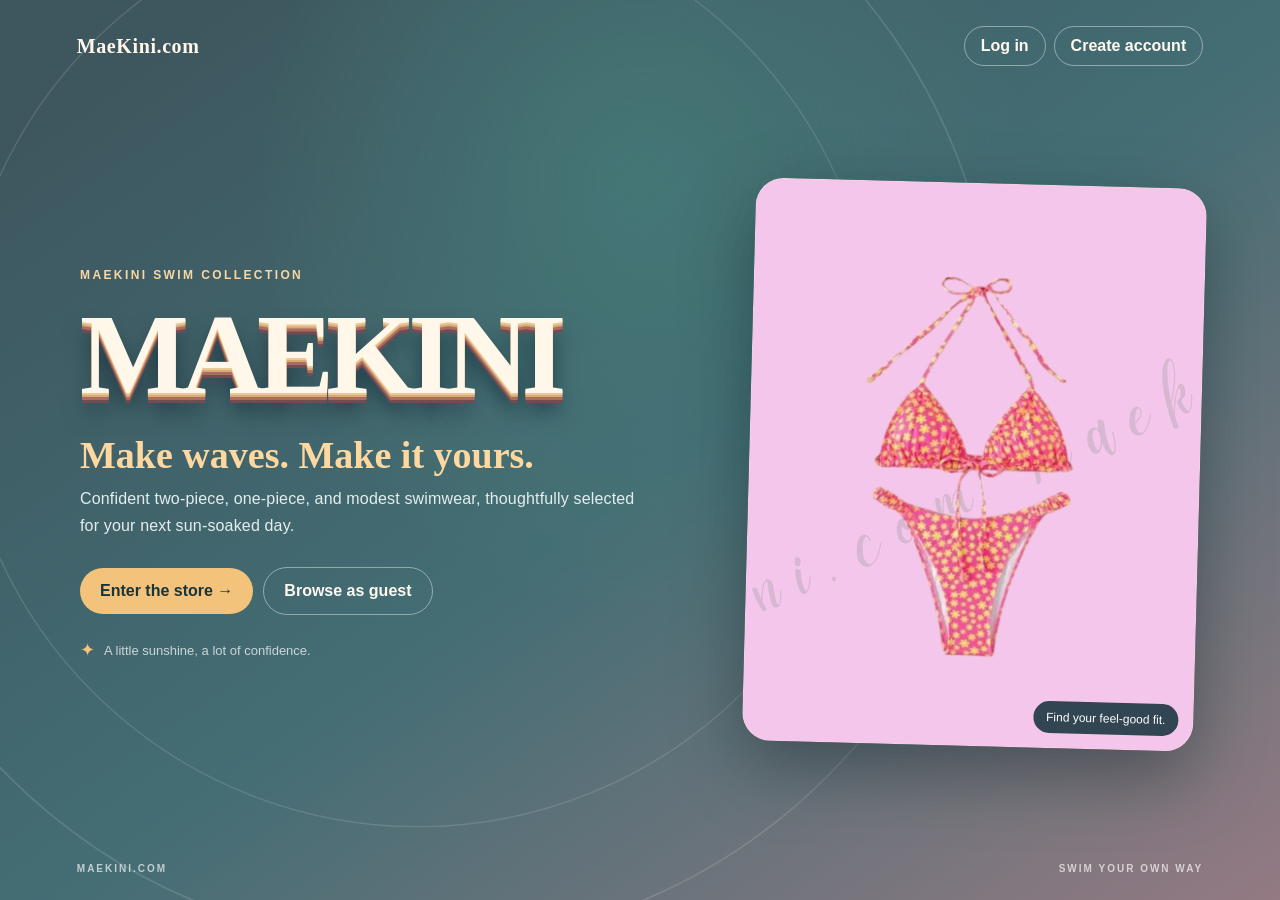
==== index.html @ 2a5df5ba "Add owner controls for MaeKini store Co-authored-by: Copilot <223556219+Copilot@users.noreply.github" ====
<!doctype html>
<html lang="en">
<head>
    <meta charset="UTF-8">
    <meta name="viewport" content="width=device-width, initial-scale=1.0">
    <title>MaeKini.com | Swimwear for Everyone</title>
    <link rel="stylesheet" href="style.css">
    <link rel="stylesheet" href="effects.css">
</head>
<body>
    <canvas id="floating3dCanvas" class="floating-3d-canvas" aria-hidden="true"></canvas>

    <section id="intro" class="intro">
        <div class="intro-top">
            <a class="intro-site-name" href="#intro" aria-label="MaeKini.com home">MaeKini.com</a>
            <div class="intro-actions">
                <button id="introLogin" class="intro-link" type="button">Log in</button>
                <button id="introRegister" class="intro-link" type="button">Create account</button>
            </div>
        </div>

        <div class="intro-content">
            <div class="intro-copy">
                <span class="intro-kicker">MAEKINI SWIM COLLECTION</span>
                <h1 class="intro-wordmark" aria-label="Maekini">MAEKINI</h1>
                <p class="intro-tagline">Make waves. Make it yours.</p>
                <p class="intro-caption">Confident two-piece, one-piece, and modest swimwear, thoughtfully selected for your next sun-soaked day.</p>
                <div class="intro-actions">
                    <button id="enterStore" type="button">Enter the store <span aria-hidden="true">→</span></button>
                    <button id="introGuest" class="intro-link" type="button">Browse as guest</button>
                </div>
                <div class="intro-note">
                    <span aria-hidden="true">✦</span>
                    <span>A little sunshine, a lot of confidence.</span>
                </div>
            </div>

            <figure class="intro-photo">
                <img src="assets/products/57/product.jpg" alt="Floral MaeKini two-piece swimsuit" fetchpriority="high">
                <figcaption>Find your feel-good fit.</figcaption>
            </figure>
        </div>
        <div class="intro-bottom"><span>MAEKINI.COM</span><span>SWIM YOUR OWN WAY</span></div>
    </section>

    <section id="auth" class="auth hidden">
        <div class="authbox">
            <button id="backToIntro" class="back-link" type="button">← Back to MaeKini.com</button>
            <h1>Welcome to MaeKini</h1>
            <p>Sign in or create your account to keep your favorites close.</p>

            <div class="authTabs">
                <button id="showLogin" class="active" type="button">Log In</button>
                <button id="showRegister" class="light" type="button">Create Account</button>
            </div>

            <form id="loginForm" class="authForm">
                <input id="loginName" type="email" autocomplete="username" placeholder="Email address" required>
                <input id="loginPass" type="password" autocomplete="current-password" placeholder="Password" required>
                <button type="submit">Log In</button>
            </form>

            <form id="registerForm" class="authForm hidden">
                <input id="registerName" autocomplete="name" placeholder="Full name" required>
                <input id="registerEmail" type="email" autocomplete="email" placeholder="Email address" required>
                <input id="registerPass" type="password" autocomplete="new-password" placeholder="Create password" minlength="6" required>
                <button type="submit">Create Account</button>
            </form>

            <p id="authMessage" class="auth-message hidden" role="alert" aria-live="polite"></p>
            <button id="guestBtn" class="light" type="button">Continue as Guest</button>
            <p class="authNote">Your account is securely managed by MaeKini’s cloud sign-in.</p>
        </div>
    </section>

    <div id="app" class="hidden">
        <header>
            <button class="brand" data-view="home" type="button" aria-label="MaeKini.com home">MaeKini.com</button>

            <div class="search">
                <input id="searchInput" type="search" placeholder="Search swimwear...">
                <button id="searchBtn">Search</button>
            </div>

            <div class="headActions">
                <button data-view="favorites">Favorites <b id="favCount">0</b></button>
                <button data-view="cart">Cart <b id="cartCount">0</b></button>
            </div>
        </header>

        <main>
            <section id="home" class="view active">
                <div class="hero">
                    <div>
                        <span>MAEKINI COLLECTION</span>
                        <h2>Confidence looks good on you.</h2>
                        <p>Discover expressive two-piece, one-piece, and modest swimwear made for your kind of sunshine.</p>
                        <button data-view="shop">Shop the collection</button>
                    </div>
                    <div class="heroImg">
                        <img src="assets/products/56/product.jpg" alt="Pink paisley two-piece swimwear from MaeKini" fetchpriority="high">
                    </div>
                </div>

                <div class="cats">
                    <button data-cat="all">All swimwear<small>Explore every style</small><span aria-hidden="true">→</span></button>
                    <button data-cat="sets">Two piece / one piece<small>Find your favorite fit</small><span aria-hidden="true">→</span></button>
                    <button data-cat="modest">Modest<small>Feel-good coverage</small><span aria-hidden="true">→</span></button>
                </div>

                <h3>Featured Products</h3>
                <div id="featured" class="grid"></div>

                <div class="story">
                    <article class="story-main">
                        <span>THE NAME, THE WOMEN, THE VIBE</span>
                        <h3>Why MaeKini?</h3>
                        <p>Two names. One sun-soaked idea. <b>MaeKini</b> brings together the CEOs, <b>April Mae</b> and <b>Angilie Mae</b>—then adds a little <i>kini</i> for the swimwear we love.</p>
                        <p>We believe your beach day should feel like <b>you</b>: bold, comfortable, beautifully covered, or ready to make a splash. Your style. Your rules. Your MaeKini moment.</p>
                    </article>
                    <article class="story-side">
                        <span>THE VIBE</span>
                        <h3>Sunshine looks good on you.</h3>
                        <p>From playful two-pieces to graceful modest sets, every pick is about feeling comfortable, radiant, and completely yourself.</p>
                        <p class="story-slogan">SUNSHINE LOOKS GOOD ON YOU</p>
                    </article>
                </div>

                <footer class="social">
                    <div class="social-copy">
                        <span>STAY IN THE SUN</span>
                        <h3>Follow MaeKini.com</h3>
                    </div>
                    <div class="social-links">
                        <a id="fb" href="#" target="_blank" rel="noopener noreferrer" aria-label="Facebook · MaeKini.com">
                            <svg viewBox="0 0 24 24" aria-hidden="true"><path d="M13.5 21v-8.2h2.8l.4-3.2h-3.2V7.5c0-.9.3-1.6 1.6-1.6h1.7V3.1c-.3 0-1.3-.1-2.5-.1-2.5 0-4.2 1.5-4.2 4.3v2.3H7.3v3.2h2.8V21h3.4Z"/></svg>
                            <span>Facebook</span>
                        </a>
                        <a id="ig" href="#" target="_blank" rel="noopener noreferrer" aria-label="Instagram · MaeKini.com">
                            <svg viewBox="0 0 24 24" aria-hidden="true"><rect x="3.5" y="3.5" width="17" height="17" rx="5"/><circle cx="12" cy="12" r="4"/><circle class="icon-dot" cx="17.7" cy="6.7" r="1"/></svg>
                            <span>Instagram</span>
                        </a>
                        <a id="li" href="#" target="_blank" rel="noopener noreferrer" aria-label="LinkedIn · MaeKini.com">
                            <svg viewBox="0 0 24 24" aria-hidden="true"><path d="M5.2 8.6a1.8 1.8 0 1 0 0-3.6 1.8 1.8 0 0 0 0 3.6ZM3.7 10h3v10h-3V10Zm5 0h2.9v1.4h.1a3.2 3.2 0 0 1 2.9-1.6c3.1 0 3.7 2 3.7 4.6V20h-3v-5c0-1.2 0-2.7-1.7-2.7s-2 1.3-2 2.6V20h-3V10Z"/></svg>
                            <span>LinkedIn</span>
                        </a>
                        <a id="tw" href="#" target="_blank" rel="noopener noreferrer" aria-label="X · MaeKini.com">
                            <svg viewBox="0 0 24 24" aria-hidden="true"><path d="M18.8 3H22l-7 8 8.2 10h-6.4l-5-6.2L6.4 21H3.2l7.5-8.6L2.8 3h6.6l4.5 5.7L18.8 3Zm-1.1 16.2h1.8L8 4.7H6.1l11.6 14.5Z"/></svg>
                            <span>X</span>
                        </a>
                    </div>
                    <p class="social-brand">MaeKini.com <span>© 2026</span></p>
                </footer>
            </section>

            <section id="shop" class="view">
                <div class="pageHead">
                    <div>
                        <span>SHOP</span>
                        <h2>Browse Maekini</h2>
                    </div>
                    <p id="searchText"></p>
                </div>

                <div class="filters">
                    <button data-filter="all" class="active">All</button>
                    <button data-filter="sets">Two piece / one piece</button>
                    <button data-filter="modest">Modest</button>
                </div>

                <div id="shopGrid" class="grid"></div>
            </section>

            <section id="favorites" class="view">
                <div class="pageHead">
                    <div>
                        <span>SAVED ITEMS</span>
                        <h2>Favorites</h2>
                    </div>
                </div>
                <div id="favGrid" class="grid"></div>
                <div id="favEmpty" class="empty hidden">No favorites yet. Save a product by clicking the heart.</div>
            </section>

            <section id="cart" class="view">
                <div class="pageHead">
                    <div>
                        <span>YOUR BAG</span>
                        <h2>Shopping Cart</h2>
                    </div>
                </div>

                <div class="two">
                    <div id="cartItems"></div>
                    <aside class="card">
                        <h3>Order Summary</h3>
                        <p>Subtotal <b id="sub">₱0</b></p>
                        <p>Shipping <b id="ship">₱0</b></p>
                        <p>Total <b id="total">₱0</b></p>
                        <button id="checkoutBtn">Proceed to Checkout</button>
                    </aside>
                </div>
                <div id="cartEmpty" class="empty hidden">Your cart is empty.</div>
            </section>

            <section id="checkout" class="view">
                <div class="pageHead">
                    <div>
                        <span>CHECKOUT</span>
                        <h2>Complete Your Order</h2>
                    </div>
                </div>

                <div class="two">
                    <form id="checkoutForm" class="card">
                        <h3>Delivery Details</h3>
                        <input id="custName" placeholder="Full name" required>
                        <input id="custPhone" placeholder="Mobile number" required>
                        <textarea id="custAddress" rows="4" placeholder="Complete delivery address" required></textarea>

                        <h3>Payment Method</h3>
                        <label class="payment"><input type="radio" name="pay" value="Maya"> <b>Maya</b> <span>Pay with Maya</span></label>
                        <label class="payment"><input type="radio" name="pay" value="GCash"> <b>GCash</b> <span>Pay with GCash</span></label>
                        <label class="payment"><input type="radio" name="pay" value="COD"> <b>Cash on Delivery</b> <span>Pay when delivered</span></label>
                        <label class="payment"><input type="radio" name="pay" value="Credit Card"> <b>Credit Card</b> <span>Demo payment option</span></label>
                        <p id="cardNote" class="notice hidden">This is a school-project prototype. Do not enter real card numbers. A real store should use a secure payment gateway.</p>

                        <button type="submit">Place Order</button>
                    </form>

                    <aside class="card">
                        <h3>Order Summary</h3>
                        <div id="checkoutItems"></div>
                        <p>Total <b id="checkoutTotal">₱0</b></p>
                    </aside>
                </div>
            </section>

            <section id="alerts" class="view">
                <div class="pageHead">
                    <div>
                        <span>ORDER UPDATES</span>
                        <h2>Alerts & Tracking</h2>
                    </div>
                </div>
                <div id="orders"></div>
                <div id="ordersEmpty" class="empty hidden">No orders yet. Your parcel updates will appear here.</div>
            </section>

            <section id="reviews" class="view">
                <div class="pageHead">
                    <div>
                        <span>CUSTOMER FEEDBACK</span>
                        <h2>Reviews</h2>
                    </div>
                </div>

                <div class="two">
                    <div id="reviewList"></div>
                    <form id="reviewForm" class="card">
                        <h3>Write a Review</h3>
                        <p id="reviewContext" class="review-context hidden"></p>
                        <input id="reviewName" placeholder="Your name" required>
                        <select id="reviewRating" required>
                            <option value="5">5 - Excellent</option>
                            <option value="4">4 - Very Good</option>
                            <option value="3">3 - Good</option>
                            <option value="2">2 - Fair</option>
                            <option value="1">1 - Poor</option>
                        </select>
                        <textarea id="reviewText" rows="5" placeholder="Your review" required></textarea>
                        <button type="submit">Submit Review</button>
                    </form>
                </div>
            </section>

            <section id="me" class="view">
                <div class="profile">
                    <div id="avatar">M</div>
                    <div>
                        <span>MY ACCOUNT</span>
                        <h2 id="profileName">Guest Shopper</h2>
                        <p id="profileEmail">Browsing as guest</p>
                    </div>
                </div>

                <a id="ownerAdminLink" class="ownerAdminLink hidden" href="/admin.html">Open owner dashboard</a>

                <div class="accountGrid">
                    <button data-view="alerts"><b>My Orders</b><small>Track every order status.</small></button>
                    <button data-view="favorites"><b>Favorites</b><small>View saved products.</small></button>
                    <button data-view="reviews"><b>Reviews</b><small>Read or add feedback.</small></button>
                    <button data-view="home"><b>About Maekini</b><small>Brand story and socials.</small></button>
                </div>

                <button id="logoutBtn" class="light">Log Out</button>
            </section>
        </main>

        <nav>
            <button data-view="home" class="active">Home</button>
            <button data-view="shop">Shop</button>
            <button data-view="cart">Cart <b id="navCart">0</b></button>
            <button data-view="alerts">Alerts</button>
            <button data-view="me">Me</button>
        </nav>
    </div>

    <section id="productModal" class="product-modal hidden" role="dialog" aria-modal="true" aria-hidden="true" aria-labelledby="productModalTitle" tabindex="-1">
        <div class="product-dialog">
            <button id="closeProduct" class="modal-close" type="button" aria-label="Close product details">×</button>
            <div class="product-detail-image">
                <img id="productModalImage" src="" alt="">
                <span class="zoom-hint">Click photo to zoom</span>
                <button id="toggleProductZoom" class="zoom-toggle" type="button" aria-pressed="false">Zoom in</button>
            </div>
            <div class="product-detail-copy">
                <span id="productModalTag" class="tag"></span>
                <h2 id="productModalTitle"></h2>
                <div class="product-detail-rating">
                    <span id="productModalStars"></span>
                    <b id="productModalRating"></b>
                    <span id="productModalSold"></span>
                </div>
                <p id="productModalPrice" class="price product-detail-price"></p>
                <div class="product-reviews">
                    <h3>Customer reviews</h3>
                    <div id="productModalReviews"></div>
                </div>
                <div class="product-modal-actions">
                    <button id="productModalAdd" type="button">Add to bag</button>
                    <button id="productWriteReview" class="light" type="button">Write a review</button>
                </div>
            </div>
        </div>
    </section>

    <div id="toast"></div>
    <script src="supabase-config.js"></script>
    <script src="https://cdn.jsdelivr.net/npm/@supabase/supabase-js@2"></script>
    <script src="script.js"></script>
</body>
</html>
---- style.css ----
* {
    box-sizing:border-box;
}
body {
    margin:0;
    font-family:"Trebuchet MS",Arial,sans-serif;
    background:#f5f6f3;
    color:#18353b;
}
button,input,textarea,select {
    font:inherit;
}
.hidden {
    display:none!important;
}
.auth {
    min-height:100vh;
    display:grid;
    place-items:center;
    background:linear-gradient(135deg,#ead7d0,#f8efeb);
}
.authbox,.card {
    background:#fff;
    border:1px solid #e6ddd6;
    border-radius:18px;
    padding:24px;
    box-shadow:0 10px 30px #0000000a;
}
.authbox {
    width:min(420px,92vw);
    text-align:center;
}
.authbox h1,.brand {
    font-family:Georgia,serif;
    color:#8f3e53;
    letter-spacing:3px;
}
.authbox input {
    margin:7px 0;
}
.authbox button {
    width:100%;
    margin-top:8px;
}
input,textarea,select {
    width:100%;
    padding:13px;
    border:1px solid #ddd3cc;
    border-radius:9px;
    margin:6px 0 12px;
}
button {
    border:0;
    background:#d56f78;
    color:white;
    padding:11px 15px;
    border-radius:9px;
    font-weight:700;
    cursor:pointer;
    transition:transform .18s ease, box-shadow .18s ease, background .18s ease;
}
button:hover {
    transform:translateY(-1px);
    box-shadow:0 7px 18px #18353b1f;
}
.light {
    background:white;
    color:#28515a;
    border:1px solid #cbd9d7;
}
header {
    position:sticky;
    top:0;
    z-index:10;
    background:#ffffffed;
    border-bottom:1px solid #dfe7e4;
    display:grid;
    grid-template-columns:auto minmax(260px,1fr) auto;
    gap:18px;
    align-items:center;
    padding:13px 5vw;
}
.brand {
    font-size:28px;
    font-weight:700;
    white-space:nowrap;
}
.search {
    display:flex;
    gap:7px;
}
.search input {
    margin:0;
}
.headActions {
    display:flex;
    gap:7px;
}
.headActions button {
    background:#fff;
    color:#282522;
    border:1px solid #e6ddd6;
}
main {
    max-width:1280px;
    margin:auto;
    padding:28px 5vw 100px;
}
.view {
    display:none;
}
.view.active {
    display:block;
}
.hero {
    display:grid;
    grid-template-columns:1.1fr .9fr;
    gap:20px;
}
.hero>div:first-child {
    background:white;
    padding:48px;
    border-radius:20px;
    border:1px solid #e6ddd6;
}
.hero span,.pageHead span,.story span,.profile span {
    font-size:12px;
    color:#c45d6b;
    font-weight:900;
    letter-spacing:1.5px;
}
.hero h2,.pageHead h2 {
    font-family:Georgia,"Times New Roman",serif;
    font-size:clamp(34px,5vw,54px);
    margin:10px 0;
}
.hero p {
    color:#60777a;
    font-size:17px;
}
.heroImg {
    min-height:430px;
    background:linear-gradient(135deg,#dfc7bd,#caaeb4);
    border-radius:20px;
    overflow:hidden;
}
.heroImg img {
    display:block;
    width:100%;
    height:100%;
    min-height:430px;
    object-fit:cover;
}
.cats {
    display:grid;
    grid-template-columns:repeat(3,1fr);
    gap:12px;
    margin:22px 0 42px;
}
.cats button,.accountGrid button {
    background:#fff;
    color:#282522;
    border:1px solid #e6ddd6;
    text-align:left;
    padding:20px;
}
.cats small,.accountGrid small {
    display:block;
    color:#777;
    margin-top:4px;
}
.grid {
    display:grid;
    grid-template-columns:repeat(4,1fr);
    gap:16px;
}
.product {
    background:white;
    border:1px solid #e6ddd6;
    border-radius:15px;
    overflow:hidden;
}
.media {
    aspect-ratio:4/5;
    background:#f7f8f6;
    position:relative;
    overflow:hidden;
    display:grid;
    place-items:center;
}
.media img {
    width:100%;
    height:100%;
    object-fit:contain;
    transition:transform .25s ease;
}
.media .product-image {
    width:auto;
    height:auto;
    max-width:100%;
    max-height:100%;
    cursor:zoom-in;
}
.media .product-image:hover {
    transform:none;
}
.fallback {
    position:absolute;
    inset:0;
    display:grid;
    place-items:center;
    text-align:center;
    padding:14px;
    color:#675e58;
}
.fav {
    position:absolute;
    right:10px;
    top:10px;
    background:#fff;
    color:#a94661;
    border:1px solid #ead9df;
    border-radius:50%;
    width:38px;
    height:38px;
    padding:0;
    z-index:2;
    font-size:20px;
}
.body {
    padding:13px;
}
.tag {
    font-size:10px;
    font-weight:900;
    color:#a94661;
}
.title {
    font-weight:800;
    min-height:40px;
}
.product-title {
    display:block;
    width:100%;
    background:transparent;
    color:#18353b;
    padding:3px 0;
    text-align:left;
    box-shadow:none;
}
.product-title:hover {
    color:#c45d6b;
    box-shadow:none;
}
.meta {
    font-size:12px;
    color:#777;
    margin:7px 0;
}
.bottom {
    display:flex;
    justify-content:space-between;
    align-items:center;
    gap:8px;
}
.price {
    font-size:20px;
    color:#8f3e53;
    font-weight:900;
}
.rating-stars {
    color:#f2b51d;
    font-weight:800;
}
.cart-thumb {
    width:76px;
    height:96px;
    flex:0 0 76px;
    object-fit:contain;
    border-radius:8px;
    background:#f7f8f6;
    cursor:zoom-in;
}
.cart-product {
    flex:1;
    min-width:0;
}
.story {
    display:grid;
    grid-template-columns:1fr 1fr;
    gap:16px;
    margin:52px 0;
}
.story article,.social,.profile {
    background:#fff;
    border:1px solid #e6ddd6;
    border-radius:18px;
    padding:28px;
}
.social {
    display:flex;
    justify-content:space-between;
    gap:20px;
    align-items:center;
}
.social a {
    margin-left:15px;
    color:#8f3e53;
    font-weight:700;
    text-decoration:none;
}
.pageHead {
    display:flex;
    justify-content:space-between;
    align-items:end;
    margin-bottom:18px;
}
.pageHead h2 {
    font-size:42px;
}
.filters {
    display:flex;
    gap:7px;
    flex-wrap:wrap;
    margin-bottom:18px;
}
.filters button {
    background:white;
    color:#282522;
    border:1px solid #e6ddd6;
}
.filters .active {
    background:#282522;
    color:white;
}
.two {
    display:grid;
    grid-template-columns:1.5fr .8fr;
    gap:18px;
}
.cartRow,.order,.review {
    background:#fff;
    border:1px solid #e6ddd6;
    border-radius:14px;
    padding:16px;
    margin-bottom:12px;
}
.cartRow {
    display:flex;
    justify-content:space-between;
    gap:12px;
    align-items:center;
}
.qty button {
    padding:5px 9px;
}
.card p {
    display:flex;
    justify-content:space-between;
}
.card label {
    display:block;
    margin:10px 0;
}
.card label input {
    width:auto;
}
.note {
    background:#fff4d6;
    padding:10px;
    border-radius:8px;
    margin:8px 0;
}
.status {
    display:inline-block;
    padding:6px 10px;
    border-radius:999px;
    font-size:12px;
    font-weight:800;
}
.preparing {
    background:#fff0c8;
    color:#6e5418;
}
.transit {
    background:#dbeafa;
    color:#265b88;
}
.cancelled {
    background:#f3dada;
    color:#873737;
}
.delivered {
    background:#dcefe4;
    color:#286849;
}
.track {
    display:grid;
    grid-template-columns:repeat(4,1fr);
    gap:6px;
    margin-top:14px;
}
.step {
    border-top:4px solid #d5cec8;
    padding-top:7px;
    font-size:12px;
    color:#777;
}
.step.done {
    border-color:#a94661;
    color:#282522;
}
.orderActions button {
    margin:10px 6px 0 0;
}
.review .stars {
    color:#f2b51d;
}
.profile {
    display:flex;
    align-items:center;
    gap:18px;
}
.profile #avatar {
    width:70px;
    height:70px;
    border-radius:50%;
    display:grid;
    place-items:center;
    background:#ecdce1;
    color:#8f3e53;
    font-size:28px;
    font-weight:900;
}
.accountGrid {
    display:grid;
    grid-template-columns:1fr 1fr;
    gap:12px;
    margin:18px 0;
}
.empty {
    text-align:center;
    background:#fff;
    padding:40px;
    border-radius:16px;
    border:1px dashed #d7cdc6;
}
nav {
    position:fixed;
    bottom:0;
    left:0;
    right:0;
    background:#fff;
    border-top:1px solid #e6ddd6;
    display:grid;
    grid-template-columns:repeat(5,1fr);
    z-index:20;
}
nav button {
    background:#fff;
    color:#6c655f;
    border-radius:0;
    padding:14px 4px;
}
nav button.active {
    color:#a94661;
}
#toast {
    position:fixed;
    right:18px;
    bottom:74px;
    background:#222;
    color:#fff;
    padding:10px 15px;
    border-radius:8px;
    opacity:0;
    transition:.2s;
    z-index:50;
}
#toast.show {
    opacity:1;
}
@media(max-width:850px) {
    header {
        grid-template-columns:1fr auto;
        padding:12px;
    }

    .search {
        grid-column:1/-1;
        grid-row:2;
    }
    .headActions {
        grid-column:2;
    }
    .hero,.story,.two {
        grid-template-columns:1fr;
    }
    .grid {
        grid-template-columns:repeat(2,1fr);
    }
    .cats {
        grid-template-columns:repeat(2,1fr);
    }
    .social {
        align-items:flex-start;
        flex-direction:column;
    }
    .accountGrid {
        grid-template-columns:1fr;
    }
    .hero>div:first-child {
        padding:28px;
    }
    .heroImg {
        min-height:300px;
    }
    .heroImg img {
        min-height:300px;
    }
    .cart-thumb {
        width:62px;
        height:82px;
        flex-basis:62px;
    }
    .cartRow {
        flex-wrap:wrap;
    }
}

.authTabs {
    display:grid;
    grid-template-columns:1fr 1fr;
    gap:7px;
    margin:18px 0 10px;
}
.authTabs button {
    margin:0;
}
.authForm {
    margin-top:8px;
}
.authNote {
    font-size:12px;
    color:#777;
    margin-top:12px;
}
.auth-message {
    margin:12px 0;
    padding:11px 12px;
    border:1px solid #e6b9b8;
    border-radius:9px;
    background:#fff0ef;
    color:#8a3030;
    font-size:13px;
    line-height:1.5;
    text-align:left;
}
.payment {
    border:1px solid #e6ddd6;
    border-radius:9px;
    padding:12px;
    display:grid!important;
    grid-template-columns:auto auto 1fr;
    gap:8px;
    align-items:center;
}
.payment input {
    width:auto!important;
    margin:0!important;
}
.payment span {
    color:#777;
    font-size:13px;
}
.notice {
    background:#fff4d6;
    color:#6e5418;
    padding:10px;
    border-radius:8px;
    margin:8px 0;
    font-size:13px;
}
.adminPage {
    min-height:100vh;
    background:#f5f6f3;
}
.adminWrap {
    max-width:1100px;
    margin:auto;
    padding:40px 5vw 80px;
}
.adminHeader {
    display:flex;
    justify-content:space-between;
    gap:20px;
    align-items:end;
    margin-bottom:20px;
}
.adminHeader span {
    color:#c45d6b;
    font-weight:900;
    letter-spacing:1.5px;
}
.adminHeader h1 {
    font-family:Georgia,"Times New Roman",serif;
    font-size:42px;
    margin:5px 0;
}
.adminHeader p {
    color:#777;
}
.adminHeader a {
    color:#28515a;
    font-weight:700;
}
.adminLogin {
    max-width:600px;
    margin-bottom:18px;
}
.adminLogin form {
    display:grid;
    gap:10px;
    margin:18px 0;
}
.adminLogin input {
    width:100%;
}
.adminLogin button {
    justify-self:start;
}
.adminHelp {
    margin-bottom:0;
    color:var(--muted);
    font-size:13px;
    line-height:1.55;
}
.adminLogin #adminMessage:empty {
    display:none;
}
.adminTableTop {
    display:flex;
    justify-content:space-between;
    align-items:center;
    margin-bottom:15px;
}
.tableScroll {
    overflow-x:auto;
}
table {
    width:100%;
    border-collapse:collapse;
}
th,td {
    padding:12px;
    border-bottom:1px solid #e6ddd6;
    text-align:left;
    white-space:nowrap;
}
th {
    background:#f7f2ef;
}
.successText {
    color:#286849;
}
.errorText {
    color:#873737;
}

input,textarea,select {
    border-color:#d7e1de;
    color:#18353b;
}

.cartRow {
    border-color:#dfe7e4;
}

.adminHeader h1,.adminTableTop h2 {
    color:#18353b;
}
.adminTableTop > div:last-child {
    display:flex;
    flex-wrap:wrap;
    gap:8px;
}
.adminPage [hidden] {
    display:none;
}

.adminSection {
    margin-bottom:18px;
}
.adminSection h2 {
    margin:0 0 6px;
}
.adminForm {
    display:grid;
    grid-template-columns:repeat(2,minmax(0,1fr));
    gap:12px;
    margin:18px 0;
}
.adminForm label {
    display:grid;
    gap:6px;
    color:#28515a;
    font-weight:700;
    font-size:13px;
}
.adminForm input {
    width:100%;
}
.adminForm .adminCheck {
    display:flex;
    align-items:center;
    gap:8px;
}
.adminCheck input {
    width:auto;
}
.adminWide {
    grid-column:1 / -1;
}
.adminActions {
    display:flex;
    align-items:center;
    gap:8px;
    flex-wrap:wrap;
}
.adminMessage:empty {
    display:none;
}
.adminTableTop {
    gap:16px;
}
.adminTableTop h2 {
    margin:0 0 6px;
}
.adminTableTop p {
    margin:0;
}
.adminSection table {
    min-width:720px;
}
.adminSection td {
    white-space:normal;
    vertical-align:top;
    max-width:280px;
}
.adminSection td small {
    color:var(--muted);
}
.adminSection select {
    min-width:150px;
}
.ownerAdminLink {
    display:inline-flex;
    margin:0 0 20px;
    padding:12px 16px;
    border-radius:12px;
    background:#28515a;
    color:#fff;
    font-weight:700;
}

.adminHeader span {
    color:#c45d6b;
}
@media(max-width:850px) {
    .adminHeader {
        align-items:flex-start;
        flex-direction:column;
    }
    .adminHeader h1 {
        font-size:34px;
    }
    .adminForm {
        grid-template-columns:1fr;
    }
    .adminWide {
        grid-column:auto;
    }
}

body {
    background:#f5f6f3;
    color:#18353b;
}

.intro {
    position:fixed;
    inset:0;
    z-index:100;
    display:grid;
    place-items:center;
    overflow:hidden;
    padding:28px;
    color:#fff9f0;
    text-align:center;
    background:
        radial-gradient(ellipse at 50% 20%,#457a78 0,transparent 42%),
        linear-gradient(145deg,#102f39 8%,#174b54 52%,#cf6875 140%);
}

.intro.hidden {
    display:none;
}

.intro::before,.intro::after {
    content:"";
    position:absolute;
    width:min(62vw,680px);
    aspect-ratio:1;
    border:1px solid #ffffff20;
    border-radius:50%;
    pointer-events:none;
}

.intro::before {
    transform:scale(1.35);
}

.intro::after {
    transform:scale(1.7);
}

.intro-glow {
    position:absolute;
    width:min(68vw,760px);
    aspect-ratio:1;
    border-radius:50%;
    background:#f3be7540;
    filter:blur(100px);
}

.intro-content {
    position:relative;
    z-index:1;
    max-width:860px;
}

.intro-kicker,.intro-caption,.intro-domain {
    display:block;
    letter-spacing:.2em;
    font-size:clamp(10px,1.3vw,13px);
}

.intro-kicker {
    color:#f8d7a4;
    font-weight:800;
}

.intro-wordmark {
    margin:20px 0 0;
    color:#fff7e9;
    font-family:Georgia,"Times New Roman",serif;
    font-size:clamp(76px,16vw,174px);
    font-weight:900;
    letter-spacing:-.065em;
    line-height:1;
    text-shadow:
        0 2px 0 #e9c997,
        0 4px 0 #d9aa72,
        0 7px 0 #a96d61,
        0 10px 0 #744b52,
        0 17px 22px #071c2a99;
}

.intro-content>p {
    margin:25px 0 8px;
    color:#ffd89f;
    font-size:clamp(21px,4vw,36px);
    font-weight:800;
}

.intro-caption {
    color:#e4eeee;
    letter-spacing:.06em;
}

.intro-actions {
    display:flex;
    align-items:center;
    justify-content:center;
    gap:18px;
    flex-wrap:wrap;
    margin-top:34px;
}

.intro-actions button {
    padding:15px 24px;
    border-radius:999px;
    background:#f3c27b;
    color:#18353b;
}

.intro-actions .intro-link {
    background:transparent;
    color:#fff9f0;
    border:1px solid #ffffff6b;
    box-shadow:none;
}

.intro-domain {
    position:absolute;
    bottom:26px;
    color:#ffffffa8;
}

.intro .intro-actions button:not(.intro-link) {
    background:#f3c27b;
    color:#18353b;
}

.intro .intro-actions button.intro-link {
    background:transparent;
    color:#fff9f0;
    border:1px solid #ffffff6b;
}

.auth {
    background:linear-gradient(145deg,#e7efec,#fff4e8);
}

.authbox h1,.brand {
    color:#24545b;
}

header {
    background:#fffffff2;
    border-bottom-color:#dfe7e4;
    backdrop-filter:blur(12px);
}

main {
    padding-top:34px;
}

.hero>div:first-child,.authbox,.card,.story article,.social,.profile,.product {
    border-color:#dfe7e4;
    box-shadow:0 12px 30px #18353b0a;
}

.hero>div:first-child {
    background:linear-gradient(145deg,#fff,#fbf7f1);
}

.hero span,.pageHead span,.story span,.profile span {
    color:#c45d6b;
}

.hero h2,.pageHead h2,.story h3,.adminHeader h1 {
    color:#18353b;
}

.cats button {
    min-height:94px;
    border-radius:13px;
    box-shadow:0 5px 16px #18353b0b;
}

.cats button:hover {
    border-color:#d56f78;
    color:#a84757;
}

.product {
    transition:transform .2s ease, box-shadow .2s ease;
}

.product:hover {
    transform:translateY(-3px);
    box-shadow:0 12px 26px #18353b14;
}

.media {
    background:#fff;
}

.fallback {
    color:#60777a;
}

.tag,.price {
    color:#b64f60;
}

.meta,.cats small,.accountGrid small,.hero p {
    color:#60777a;
}

.filters button {
    border-color:#d7e1de;
    color:#28515a;
}

.filters .active {
    background:#28515a;
    color:white;
}

.light {
    color:#28515a;
    border-color:#d7e1de;
}

.social {
    align-items:center;
    margin-top:28px;
    background:linear-gradient(120deg,#fff,#f6f8f5);
}

.social-copy span {
    color:#c45d6b;
    font-size:11px;
    font-weight:900;
    letter-spacing:.16em;
}

.social-copy h3 {
    margin:7px 0 0;
    color:#18353b;
    font-family:Georgia,"Times New Roman",serif;
    font-size:25px;
}

.social-links {
    display:flex;
    align-items:center;
    gap:10px;
    flex-wrap:wrap;
}

.social-links a {
    display:flex;
    align-items:center;
    gap:8px;
    margin:0;
    padding:7px 10px 7px 7px;
    border:1px solid #dfe7e4;
    border-radius:999px;
    background:#fff;
    color:#28515a;
    font-size:13px;
}

.social-links a:hover {
    border-color:#d56f78;
    color:#a84757;
}

.social-icon {
    width:30px;
    height:30px;
    display:grid;
    place-items:center;
    border-radius:50%;
    color:#fff;
    font-size:17px;
    font-weight:900;
}

.instagram-icon svg {
    width:19px;
    height:19px;
    fill:none;
    stroke:#fff;
    stroke-width:2;
}

.instagram-icon .camera-dot {
    fill:#fff;
    stroke:none;
}

.facebook-icon { background:#1877f2; }
.instagram-icon { background:linear-gradient(35deg,#f9ce34,#ee2a7b,#6228d7); }
.linkedin-icon { background:#0a66c2; font-size:13px; }
.x-icon { background:#111; font-size:16px; }

.story {
    align-items:stretch;
}

.story .story-main {
    padding:34px;
    background:linear-gradient(145deg,#fff 10%,#fff5ee);
}

.story-main h3 {
    margin:12px 0 18px;
    font-family:Georgia,"Times New Roman",serif;
    font-size:clamp(30px,4vw,42px);
}

.story-main p {
    max-width:680px;
    color:#526d70;
    line-height:1.75;
}

.story-main b {
    color:#a84757;
}

.story .story-signoff {
    display:inline-block;
    margin-top:10px;
    color:#c45d6b;
}

.story .story-side {
    padding:34px;
    border-radius:18px;
    background:linear-gradient(145deg,#1b4e56,#18353b);
    color:#f8eee3;
}

.story-side span {
    color:#f3c27b;
}

.story-side h3 {
    margin:18px 0 12px;
    color:#fff6e8;
    font-family:Georgia,"Times New Roman",serif;
    font-size:clamp(32px,4vw,46px);
    line-height:1.05;
}

.story-side p {
    color:#d5e1df;
    line-height:1.6;
}

.story-side button {
    margin-top:10px;
    background:#f3c27b!important;
    color:#18353b;
}

.stars {
    color:#f2b51d;
    letter-spacing:.05em;
    white-space:nowrap;
}

.empty-stars {
    color:#d4dcdd;
}

.review .stars {
    color:#f2b51d;
}

.product-modal {
    position:fixed;
    inset:0;
    z-index:80;
    display:grid;
    place-items:center;
    padding:24px;
    overflow:auto;
    background:#102f39c9;
    backdrop-filter:blur(5px);
}

.product-modal.hidden {
    display:none;
}

body.modal-open {
    overflow:hidden;
}

.product-dialog {
    position:relative;
    display:grid;
    grid-template-columns:minmax(0,1.05fr) minmax(320px,.95fr);
    width:min(100%,1000px);
    max-height:min(90vh,850px);
    overflow:auto;
    border-radius:20px;
    background:#fff;
    box-shadow:0 24px 80px #06182070;
}

.modal-close {
    position:absolute;
    top:12px;
    right:12px;
    z-index:3;
    width:42px;
    height:42px;
    padding:0;
    border-radius:50%;
    background:#fff;
    color:#18353b;
    font-size:28px;
    line-height:1;
}

.product-detail-image {
    position:relative;
    display:grid;
    min-height:510px;
    overflow:hidden;
    place-items:center;
    background:#f7f8f6;
}

.product-detail-image img {
    width:auto;
    height:auto;
    max-width:100%;
    max-height:80vh;
    object-fit:contain;
    cursor:zoom-in;
    transition:transform .3s ease;
}

.product-detail-image img:hover {
    transform:scale(1.12);
}

.product-detail-image img.zoomed {
    transform:scale(1.2);
    cursor:zoom-out;
}

.zoom-hint {
    position:absolute;
    bottom:14px;
    left:50%;
    padding:7px 12px;
    transform:translateX(-50%);
    border-radius:999px;
    background:#18353bcc;
    color:#fff;
    font-size:12px;
    pointer-events:none;
}

.product-detail-copy {
    padding:38px 30px 28px;
    overflow:auto;
}

.product-detail-copy h2 {
    margin:10px 0;
    color:#18353b;
    font-family:Georgia,"Times New Roman",serif;
    font-size:clamp(27px,3vw,36px);
}

.product-detail-rating,.modal-review-heading {
    display:flex;
    align-items:center;
    gap:9px;
    flex-wrap:wrap;
}

.product-detail-rating {
    color:#60777a;
    font-size:13px;
}

.product-detail-price {
    margin:18px 0;
}

.product-detail-description {
    color:#60777a;
    line-height:1.65;
}

.product-detail-copy>button {
    margin:8px 8px 8px 0;
}

.product-reviews {
    margin-top:22px;
    padding-top:18px;
    border-top:1px solid #dfe7e4;
}

.product-reviews h3 {
    margin:0 0 12px;
    color:#18353b;
    font-family:Georgia,"Times New Roman",serif;
}

.modal-review {
    padding:12px 0;
    border-bottom:1px solid #eef1ef;
}

.modal-review-heading {
    justify-content:space-between;
}

.modal-review p,.no-product-reviews {
    margin:7px 0 0;
    color:#60777a;
    font-size:14px;
    line-height:1.5;
}

.review-context {
    color:#a84757;
    font-weight:700;
}

@media(max-width:850px) {
    .product-dialog {
        grid-template-columns:1fr;
        width:min(100%,620px);
        max-height:92vh;
    }

    .product-detail-image {
        min-height:300px;
        max-height:45vh;
    }

    .product-detail-copy {
        padding:24px;
    }
}

@media(max-width:580px) {
    header {
        grid-template-columns:1fr;
    }

    .brand {
        font-size:22px;
    }

    .headActions {
        grid-column:auto;
        grid-row:auto;
    }

    .search {
        grid-column:auto;
        grid-row:auto;
    }

    .cats {
        grid-template-columns:1fr;
    }

    .social-links {
        gap:7px;
    }

    .social-links a {
        padding-right:8px;
        font-size:12px;
    }

    .intro-actions {
        flex-direction:column;
        gap:8px;
    }

    .product-modal {
        padding:10px;
    }

    .product-detail-image {
        min-height:250px;
    }
}

:root {
    --ink:#18353b;
    --deep:#102f39;
    --teal:#28515a;
    --rose:#c45d6b;
    --rose-dark:#a84757;
    --gold:#f2b51d;
    --paper:#f5f6f3;
    --line:#dfe7e4;
    --muted:#60777a;
}

body {
    background:var(--paper);
    color:var(--ink);
    font-family:"Aptos","Segoe UI",Arial,sans-serif;
}

button,input,textarea,select {
    font-family:inherit;
}

button:focus-visible,
a:focus-visible,
input:focus-visible,
textarea:focus-visible,
select:focus-visible,
.product-image:focus-visible {
    outline:3px solid #e8a7ae;
    outline-offset:3px;
}

button {
    background:var(--rose);
}

button:hover {
    background:var(--rose-dark);
}

.light {
    background:#fff;
    color:var(--teal);
    border-color:var(--line);
}

.light:hover {
    background:#f7eeee;
    color:var(--rose-dark);
}

input,textarea,select {
    border-color:var(--line);
    color:var(--ink);
    background:#fff;
}

header {
    background:#ffffffed;
    border-bottom-color:var(--line);
    backdrop-filter:blur(12px);
}

.brand {
    padding:0;
    border:0;
    background:transparent;
    color:var(--teal);
    font-family:Georgia,"Times New Roman",serif;
    font-size:24px;
    letter-spacing:.01em;
    box-shadow:none;
}

.brand:hover {
    background:transparent;
    color:var(--rose-dark);
    box-shadow:none;
}

.hero>div:first-child,.authbox,.card,.story article,.social,.profile,.product {
    border-color:var(--line);
    box-shadow:0 12px 30px #18353b0a;
}

.hero>div:first-child {
    display:flex;
    flex-direction:column;
    justify-content:center;
    background:linear-gradient(145deg,#fff,#fbf7f1);
}

.hero span,.pageHead span,.story span,.profile span {
    color:var(--rose);
}

.hero h2,.pageHead h2,.story h3,.adminHeader h1 {
    color:var(--ink);
}

.heroImg {
    min-height:430px;
    background:#f5d6e5;
}

.heroImg img {
    width:100%;
    height:100%;
    min-height:430px;
    object-fit:cover;
}

.cats {
    grid-template-columns:repeat(3,minmax(0,1fr));
    margin:22px 0 42px;
}

.cats button {
    position:relative;
    min-height:98px;
    padding-right:48px;
    border:1px solid var(--line);
    border-radius:14px;
    box-shadow:0 5px 16px #18353b0b;
}

.cats button>span {
    position:absolute;
    right:18px;
    top:50%;
    transform:translateY(-50%);
    color:var(--rose);
    font-size:22px;
}

.cats button:hover {
    border-color:var(--rose);
    color:var(--rose-dark);
}

.cats small,.accountGrid small,.hero p,.meta {
    color:var(--muted);
}

.product {
    transition:transform .2s ease,box-shadow .2s ease;
}

.product:hover {
    transform:translateY(-3px);
    box-shadow:0 12px 26px #18353b14;
}

.media {
    background:#fff;
}

.media .product-image {
    width:auto;
    height:auto;
    max-width:100%;
    max-height:100%;
    image-rendering:auto;
}

.fallback {
    color:var(--muted);
}

.tag,.price {
    color:var(--rose-dark);
}

.filters button {
    border-color:var(--line);
    color:var(--teal);
}

.filters .active {
    background:var(--teal);
    color:#fff;
}

.story {
    align-items:stretch;
}

.story .story-main,.story .story-side {
    padding:34px;
}

.story-main h3,.story-side h3 {
    margin:16px 0;
    font-family:Georgia,"Times New Roman",serif;
}

.story-main h3 {
    font-size:clamp(30px,4vw,42px);
}

.story-main p,.story-side p {
    line-height:1.75;
}

.story-main p {
    color:#526d70;
}

.story-main b {
    color:var(--rose-dark);
}

.story .story-side {
    border-radius:18px;
    background:linear-gradient(145deg,#1b4e56,var(--deep));
    color:#f8eee3;
}

.story-side span {
    color:#f3c27b;
}

.story-side h3 {
    color:#fff6e8;
    font-size:clamp(32px,4vw,46px);
    line-height:1.05;
}

.story-side p {
    color:#d5e1df;
}

.social {
    align-items:center;
    margin-top:28px;
    background:linear-gradient(120deg,#fff,#f6f8f5);
}

.social-copy span {
    color:var(--rose);
    font-size:11px;
    font-weight:900;
    letter-spacing:.16em;
}

.social-copy h3 {
    margin:7px 0 0;
    color:var(--ink);
    font-family:Georgia,"Times New Roman",serif;
    font-size:25px;
}

.social-links {
    display:flex;
    align-items:center;
    gap:10px;
    flex-wrap:wrap;
}

.social-links a {
    display:flex;
    align-items:center;
    gap:8px;
    margin:0;
    padding:8px 12px;
    border:1px solid var(--line);
    border-radius:999px;
    background:#fff;
    color:var(--teal);
    font-size:13px;
    text-decoration:none;
    transition:border-color .2s ease,transform .2s ease;
}

.social-links a:hover {
    border-color:var(--rose);
    transform:translateY(-2px);
}

.social-links svg {
    width:20px;
    height:20px;
    flex:none;
    fill:currentColor;
}

.social-links #fb { color:#1877f2; }
.social-links #ig { color:#c13584; }
.social-links #li { color:#0a66c2; }
.social-links #tw { color:#111; }

.social-links #ig svg {
    fill:none;
    stroke:currentColor;
    stroke-width:2;
}

.social-links #ig .icon-dot {
    fill:currentColor;
    stroke:none;
}

.social-brand {
    margin:0;
    color:var(--teal);
    font-family:Georgia,"Times New Roman",serif;
    font-weight:700;
    white-space:nowrap;
}

.social-brand span {
    display:block;
    margin-top:4px;
    color:var(--muted);
    font:11px "Aptos","Segoe UI",Arial,sans-serif;
}

.review .stars,.stars {
    color:var(--gold);
    letter-spacing:.05em;
    white-space:nowrap;
}

.empty-stars {
    color:#d4dcdd;
}

.review-context {
    display:block;
    margin:0 0 12px;
    color:var(--rose-dark);
    font-weight:700;
}

.auth {
    background:linear-gradient(145deg,#e7efec,#fff4e8);
}

.authbox {
    border-color:var(--line);
    border-radius:22px;
    box-shadow:0 22px 60px #102f3920;
}

.authbox h1 {
    color:var(--teal);
    font-family:Georgia,"Times New Roman",serif;
}

.back-link {
    display:block;
    width:auto!important;
    margin:0 auto 18px!important;
    padding:5px 8px;
    background:transparent;
    color:var(--teal);
    box-shadow:none;
}

.back-link:hover {
    background:transparent;
    color:var(--rose-dark);
    box-shadow:none;
}

.authTabs .active {
    background:var(--teal);
}

.auth-message {
    border-color:#e6b9b8;
    background:#fff0ef;
    color:#8a3030;
}

.intro {
    position:fixed;
    inset:0;
    z-index:100;
    display:flex;
    flex-direction:column;
    align-items:stretch;
    justify-content:space-between;
    padding:26px clamp(22px,6vw,88px);
    background:
        radial-gradient(ellipse at 68% 32%,#457a786b 0,transparent 34%),
        linear-gradient(145deg,#102f39 8%,#174b54 58%,#8d5968 145%);
    text-align:left;
}

.intro::before,.intro::after {
    z-index:0;
    border-color:#ffffff20;
}

.intro-top,.intro-bottom {
    position:relative;
    z-index:2;
    display:flex;
    align-items:center;
    justify-content:space-between;
    gap:20px;
    width:100%;
}

.intro-site-name {
    color:#fff7e9;
    font-family:Georgia,"Times New Roman",serif;
    font-size:20px;
    font-weight:700;
    letter-spacing:.03em;
    text-decoration:none;
}

.intro-top .intro-actions {
    justify-content:flex-end;
    gap:8px;
    margin:0;
}

.intro-top .intro-actions button {
    width:auto;
    padding:10px 16px;
}

.intro-content {
    display:grid;
    grid-template-columns:minmax(0,1.05fr) minmax(280px,.8fr);
    align-items:center;
    gap:clamp(28px,6vw,80px);
    width:min(1120px,100%);
    max-width:1120px;
    margin:30px auto;
    text-align:left;
}

.intro-copy {
    position:relative;
    z-index:1;
}

.intro-kicker {
    color:#f8d7a4;
    font-size:12px;
    font-weight:800;
    letter-spacing:.2em;
}

.intro-wordmark {
    margin:18px 0 0;
    color:#fff7e9;
    font-family:Georgia,"Times New Roman",serif;
    font-size:clamp(60px,9vw,118px);
    font-weight:900;
    letter-spacing:-.065em;
    line-height:.95;
    text-shadow:
        0 2px 0 #e9c997,
        0 4px 0 #d9aa72,
        0 7px 0 #a96d61,
        0 10px 0 #744b52,
        0 17px 22px #071c2a99;
}

.intro-tagline {
    margin:24px 0 8px;
    color:#ffd89f;
    font-family:Georgia,"Times New Roman",serif;
    font-size:clamp(25px,3vw,38px);
    font-weight:700;
}

.intro-caption {
    max-width:560px;
    margin:8px 0 0;
    color:#e4eeee;
    font-size:16px;
    letter-spacing:.01em;
    line-height:1.7;
}

.intro-content .intro-actions {
    justify-content:flex-start;
    gap:10px;
    margin-top:28px;
}

.intro-content .intro-actions button {
    width:auto;
    padding:14px 20px;
    border-radius:999px;
    background:#f3c27b;
    color:var(--deep);
}

.intro-content .intro-actions .intro-link,.intro-top .intro-actions .intro-link {
    border:1px solid #ffffff6b;
    background:transparent;
    color:#fff9f0;
    box-shadow:none;
}

.intro-content .intro-actions .intro-link:hover,.intro-top .intro-actions .intro-link:hover {
    background:#ffffff1a;
}

.intro-note {
    display:flex;
    align-items:center;
    gap:9px;
    margin-top:24px;
    color:#ffffffb8;
    font-size:13px;
}

.intro-note span:first-child {
    color:#f3c27b;
    font-size:18px;
}

.intro-photo {
    position:relative;
    width:100%;
    margin:0;
    overflow:hidden;
    border:1px solid #ffffff3b;
    border-radius:28px;
    background:#f3c2dc;
    box-shadow:0 26px 70px #06182066;
    transform:rotate(1.5deg);
}

.intro-photo img {
    display:block;
    width:100%;
    max-height:min(65vh,620px);
    aspect-ratio:4/5;
    object-fit:cover;
}

.intro-photo figcaption {
    position:absolute;
    right:14px;
    bottom:14px;
    padding:9px 13px;
    border-radius:999px;
    background:#102f39d9;
    color:#fff;
    font-size:12px;
}

.intro-bottom {
    color:#ffffffa8;
    font-size:10px;
    font-weight:800;
    letter-spacing:.2em;
}

.product-modal {
    background:#102f39d9;
}

.product-dialog {
    grid-template-columns:minmax(0,1.05fr) minmax(320px,.95fr);
}

.product-detail-image {
    min-height:510px;
    background:#f9f4f4;
}

.product-detail-image img {
    width:min(100%,520px);
    height:min(72vh,560px);
    max-width:100%;
    max-height:80vh;
    object-fit:contain;
    cursor:zoom-in;
}

.product-detail-image img.zoomed {
    transform:scale(1.45);
    cursor:zoom-out;
}

.product-detail-copy {
    padding:38px 30px 28px;
}

.product-detail-copy h2 {
    color:var(--ink);
    font-family:Georgia,"Times New Roman",serif;
    font-size:clamp(27px,3vw,36px);
}

.product-detail-rating {
    display:flex;
    align-items:center;
    gap:9px;
    flex-wrap:wrap;
    color:var(--muted);
    font-size:13px;
}

.product-detail-price {
    margin:18px 0;
}

.product-reviews {
    margin-top:22px;
    padding-top:18px;
    border-top:1px solid var(--line);
}

.product-reviews h3 {
    margin:0 0 12px;
    color:var(--ink);
    font-family:Georgia,"Times New Roman",serif;
}

.modal-review {
    padding:12px 0;
    border-bottom:1px solid #eef1ef;
}

.modal-review-heading {
    display:flex;
    align-items:center;
    justify-content:space-between;
    gap:9px;
    flex-wrap:wrap;
}

.modal-review p,.no-product-reviews {
    margin:7px 0 0;
    color:var(--muted);
    font-size:14px;
    line-height:1.5;
}

.product-modal-actions {
    display:flex;
    gap:10px;
    flex-wrap:wrap;
    margin-top:20px;
}

.product-modal-actions button {
    margin:0;
}

.zoom-hint {
    background:#18353bcc;
}

.adminPage {
    background:var(--paper);
}

.adminHeader h1,.adminTableTop h2 {
    color:var(--ink);
}

@media(max-width:850px) {
    .intro-content {
        grid-template-columns:minmax(0,1fr) minmax(230px,.8fr);
    }

    .cats {
        grid-template-columns:repeat(2,minmax(0,1fr));
    }

    .heroImg,.heroImg img {
        min-height:320px;
    }

    .intro-wordmark {
        font-size:clamp(60px,9vw,92px);
    }

    .product-dialog {
        grid-template-columns:1fr;
        width:min(100%,620px);
        max-height:92vh;
    }

    .product-detail-image {
        min-height:300px;
        max-height:45vh;
    }

    .product-detail-image img {
        height:min(40vh,380px);
    }
}

@media(max-width:580px) {
    .intro {
        position:relative;
        min-height:100svh;
        overflow-y:auto;
        padding:18px 20px 20px;
    }

    .intro-top {
        align-items:flex-start;
    }

    .intro-site-name {
        font-size:17px;
    }

    .intro-top .intro-actions {
        flex-direction:row;
        gap:3px;
    }

    .intro-top .intro-actions button {
        padding:8px 9px;
        font-size:12px;
    }

    .intro-content {
        grid-template-columns:1fr;
        gap:24px;
        margin:28px auto;
    }

    .intro-wordmark {
        font-size:clamp(58px,16vw,86px);
    }

    .intro-tagline {
        margin-top:18px;
        font-size:26px;
    }

    .intro-caption {
        font-size:14px;
    }

    .intro-content .intro-actions {
        flex-direction:row;
        gap:8px;
        margin-top:20px;
    }

    .intro-content .intro-actions button {
        padding:12px 14px;
        font-size:13px;
    }

    .intro-photo {
        width:min(100%,360px);
        margin:0 auto;
    }

    .intro-photo img {
        max-height:38vh;
    }

    .intro-bottom {
        font-size:8px;
    }

    .cats {
        grid-template-columns:1fr;
    }

    .social {
        align-items:flex-start;
        gap:16px;
    }

    .social-links {
        gap:7px;
    }

    .social-links a {
        padding:8px;
    }

    .social-links a span {
        display:none;
    }

    .social-brand {
        margin-top:5px;
    }

    .product-modal {
        padding:10px;
    }

    .product-detail-image {
        min-height:250px;
    }

    .product-detail-image img {
        height:min(38vh,300px);
    }
}

.story-main p+p {
    margin-top:14px;
}

.story-slogan {
    margin-top:24px;
    color:#f3c27b!important;
    font-size:12px;
    font-weight:900;
    letter-spacing:.18em;
}

.product .media {
    background:linear-gradient(145deg,#fff 0%,#fbf5f4 100%);
}

.media .product-image {
    display:block;
    width:auto;
    height:auto;
    max-width:100%;
    max-height:100%;
    object-fit:contain;
    image-rendering:auto;
}

.product-detail-image img {
    width:auto;
    height:auto;
    max-width:100%;
    max-height:min(72vh,560px);
    object-fit:contain;
    image-rendering:auto;
}

.product-detail-image img.zoomed {
    transform:scale(1.2);
}

@media(max-width:850px) {
    .product-detail-image img {
        width:auto;
        height:auto;
        max-width:100%;
        max-height:38vh;
    }
}

@media(max-width:580px) {
    .product-detail-image img {
        width:auto;
        height:auto;
        max-width:100%;
        max-height:34vh;
    }
}

#shop.view.active {
    position:relative;
    isolation:isolate;
    margin:0 calc(clamp(16px,4vw,48px) * -1);
    padding:clamp(20px,4vw,42px);
    overflow:hidden;
    border:1px solid #f0d9d4;
    border-radius:28px;
    background:
        radial-gradient(ellipse at 92% 6%,#f4d5dc 0,transparent 34%),
        radial-gradient(ellipse at 4% 92%,#e0eeeb 0,transparent 38%),
        linear-gradient(135deg,#fffaf5 0%,#fbf2ef 48%,#f7f1f7 100%);
}

#shop .pageHead,
#shop .filters,
#shop #shopGrid {
    position:relative;
    z-index:1;
}

#shop .pageHead h2 {
    color:#183f46;
}

#shop .pageHead p {
    color:#6c7776;
}

#shop .filters button {
    border-color:#e6d6d5;
    box-shadow:0 4px 12px #5735420b;
}

#shop .filters button.active {
    border-color:#28515a;
    background:linear-gradient(135deg,#28515a,#396b70);
}

#shop .product {
    border-color:#efe3e0;
    box-shadow:0 10px 24px #55384312;
}

#shop .product:hover {
    box-shadow:0 16px 34px #55384324;
}

.product-detail-image {
    background:
        radial-gradient(ellipse at 50% 42%,#fff 0%,#fcf8f6 56%,#f2e7e5 100%);
}

.product-detail-image img {
    width:auto;
    height:auto;
    max-width:100%;
    max-height:72vh;
    transform:scale(1);
    transition:none;
    cursor:zoom-in;
}

.product-detail-image img:hover:not(.zoomed) {
    transform:none;
}

.product-detail-image img.zoomed {
    transform:scale(1.9);
    cursor:zoom-out;
}

#productModalImage.zoomed {
    transform:scale(1.9);
}

.product-detail-image:has(img.zoomed) {
    cursor:zoom-out;
}

.zoom-hint {
    bottom:16px;
    left:50%;
    transform:translateX(-50%);
}

.zoom-toggle {
    position:absolute;
    top:16px;
    left:16px;
    z-index:2;
    padding:9px 14px;
    border:1px solid #ffffffa6;
    border-radius:999px;
    background:#18353be8;
    color:#fff;
    box-shadow:0 5px 16px #102f3940;
}

.zoom-toggle:hover {
    background:#28515a;
}

@media(max-width:850px) {
    .product-detail-image img {
        width:auto;
        height:auto;
        max-width:100%;
        max-height:38vh;
    }

    .product-detail-image img.zoomed {
        transform:scale(1.8);
    }
}
---- effects.css ----
html {
    background:#f5f6f3;
}

body {
    background:transparent;
}

#intro {
    background:
        radial-gradient(ellipse at 50% 20%,#457a78cc 0,transparent 42%),
        linear-gradient(145deg,#102f39cc 8%,#174b54cc 52%,#cf6875cc 140%);
}

.auth {
    position:relative;
    z-index:1;
    background:linear-gradient(145deg,#e7efeced,#fff4e8ed);
}

.floating-3d-canvas {
    position:fixed;
    inset:0;
    z-index:0;
    width:100%;
    height:100%;
    pointer-events:none;
}

#app {
    position:relative;
    z-index:1;
}
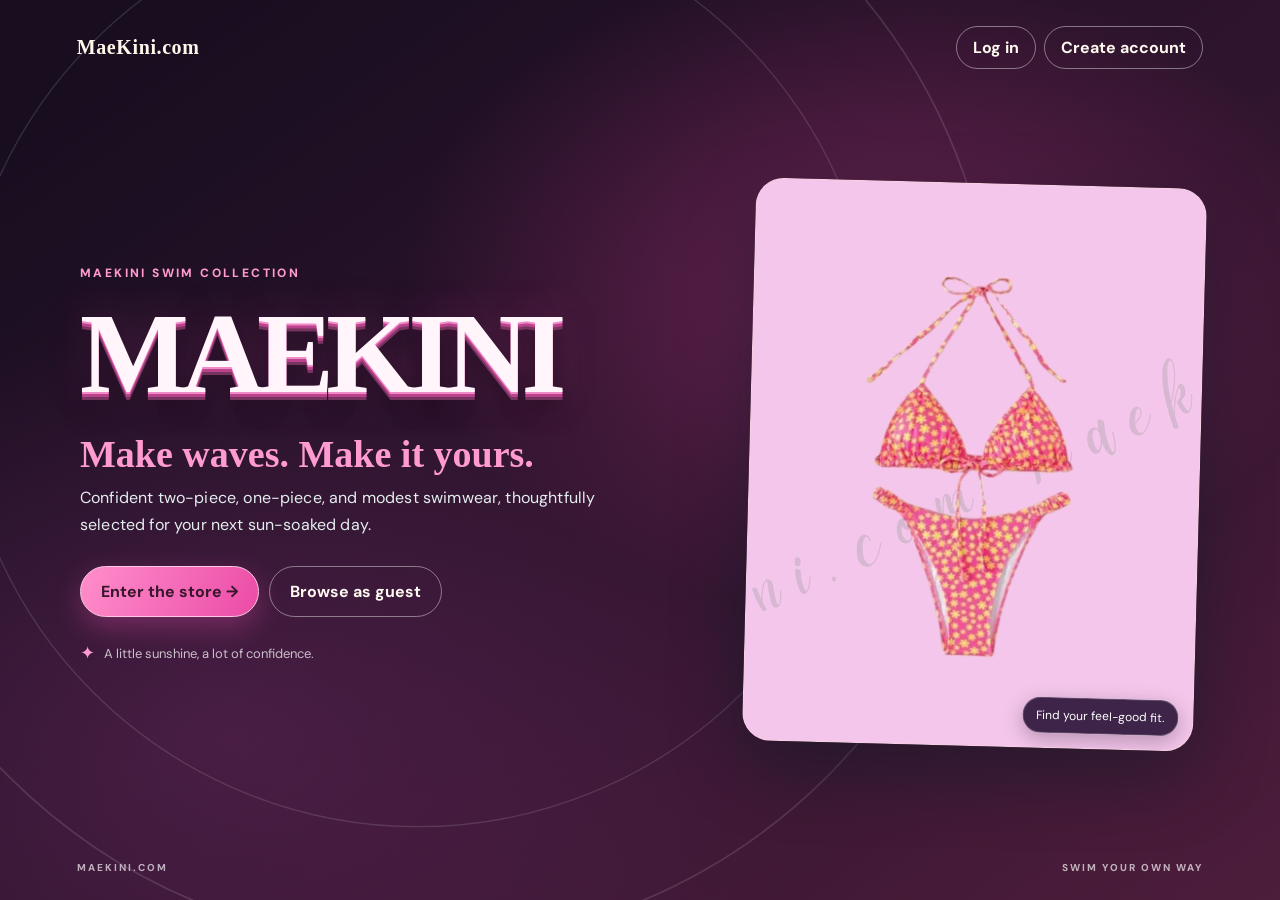
==== commit a9234abc: "Transform MaeKini storefront and owner UI Co-authored-by: Copilot <223556219+Copilot@users.noreply.g" ====
--- a/index.html
+++ b/index.html
@@ -4,13 +4,17 @@
     <meta charset="UTF-8">
     <meta name="viewport" content="width=device-width, initial-scale=1.0">
     <title>MaeKini.com | Swimwear for Everyone</title>
+    <meta name="theme-color" content="#170d1d">
+    <link rel="preconnect" href="https://fonts.googleapis.com">
+    <link rel="preconnect" href="https://fonts.gstatic.com" crossorigin>
+    <link href="https://fonts.googleapis.com/css2?family=DM+Sans:wght@400;500;600;700;800&family=Playfair+Display:wght@500;600;700;800&display=swap" rel="stylesheet">
     <link rel="stylesheet" href="style.css">
     <link rel="stylesheet" href="effects.css">
+    <link rel="stylesheet" href="maekini-theme.css">
 </head>
 <body>
-    <canvas id="floating3dCanvas" class="floating-3d-canvas" aria-hidden="true"></canvas>
-
     <section id="intro" class="intro">
+        <canvas id="floating3dCanvas" class="floating-3d-canvas" aria-hidden="true"></canvas>
         <div class="intro-top">
             <a class="intro-site-name" href="#intro" aria-label="MaeKini.com home">MaeKini.com</a>
             <div class="intro-actions">
@@ -306,6 +310,14 @@
         </nav>
     </div>
 
+    <div id="pageLoader" class="page-loader hidden" role="status" aria-live="polite" aria-atomic="true" aria-hidden="true">
+        <div class="loader-orbit" aria-hidden="true"><span></span></div>
+        <span class="loader-eyebrow">MAEKINI ? A LITTLE MOMENT FOR YOU</span>
+        <p id="loaderTitle" class="loader-title">Curating your sunshine</p>
+        <span class="loader-caption">Good things are worth the glow.</span>
+        <div class="loader-track" aria-hidden="true"><span></span></div>
+    </div>
+
     <section id="productModal" class="product-modal hidden" role="dialog" aria-modal="true" aria-hidden="true" aria-labelledby="productModalTitle" tabindex="-1">
         <div class="product-dialog">
             <button id="closeProduct" class="modal-close" type="button" aria-label="Close product details">×</button>
@@ -339,5 +351,10 @@
     <script src="supabase-config.js"></script>
     <script src="https://cdn.jsdelivr.net/npm/@supabase/supabase-js@2"></script>
     <script src="script.js"></script>
+    <script src="navigation-preview.js"></script>
+    <script type="module">
+        import { startFloatingScene } from "./floating3d.js";
+        startFloatingScene();
+    </script>
 </body>
 </html>
--- a/style.css
+++ b/style.css
@@ -400,6 +400,50 @@
     gap:6px;
     margin-top:14px;
 }
+.orderStatusHelp {
+    margin-bottom:0;
+    color:var(--muted);
+    font-size:12px;
+}
+.orderAction {
+    margin-top:12px;
+}
+.orderRequestStatus {
+    margin:14px 0 6px;
+}
+.orderRequestForm {
+    display:grid;
+    gap:8px;
+    max-width:560px;
+    margin-top:16px;
+}
+.orderRequestForm label {
+    font-weight:800;
+}
+.orderRequestForm textarea {
+    width:100%;
+    min-height:82px;
+    padding:11px 12px;
+    border:1px solid #e6ddd6;
+    border-radius:10px;
+    font:inherit;
+    resize:vertical;
+}
+.orderRequestForm button {
+    justify-self:start;
+}
+.adminOrderRequest {
+    min-width:190px;
+    padding:8px 0;
+    border-bottom:1px solid #e6ddd6;
+}
+.adminOrderRequest:last-child {
+    border-bottom:0;
+}
+.adminOrderRequest p {
+    margin:5px 0;
+    white-space:normal;
+}
 .step {
     border-top:4px solid #d5cec8;
     padding-top:7px;
@@ -409,9 +453,6 @@
 .step.done {
     border-color:#a94661;
     color:#282522;
-}
-.orderActions button {
-    margin:10px 6px 0 0;
 }
 .review .stars {
     color:#f2b51d;
--- a/effects.css
+++ b/effects.css
@@ -1,15 +1,21 @@
 html {
-    background:#f5f6f3;
+    min-height:100%;
+    background:
+        radial-gradient(ellipse at 12% 18%,#f8d8e9 0,transparent 42%),
+        radial-gradient(ellipse at 88% 78%,#dcd3f4 0,transparent 43%),
+        linear-gradient(135deg,#fff1e8,#f7eaf3 55%,#e9f4f0);
 }
 
 body {
+    min-height:100vh;
     background:transparent;
 }
 
 #intro {
     background:
-        radial-gradient(ellipse at 50% 20%,#457a78cc 0,transparent 42%),
-        linear-gradient(145deg,#102f39cc 8%,#174b54cc 52%,#cf6875cc 140%);
+        radial-gradient(ellipse at 68% 32%,#f443a74d 0,transparent 38%),
+        radial-gradient(ellipse at 18% 82%,#81317854 0,transparent 40%),
+        linear-gradient(145deg,#180e20 8%,#32152f 58%,#682448 140%);
 }
 
 .auth {
--- a/maekini-theme.css
+++ b/maekini-theme.css
@@ -0,0 +1,1652 @@
+/* MaeKini's rose-lit storefront */
+:root {
+    --ink:#2b1c31;
+    --deep:#180e20;
+    --teal:#562746;
+    --rose:#ec4899;
+    --rose-dark:#c02674;
+    --gold:#eab35b;
+    --paper:#fff8fc;
+    --line:#f0dce9;
+    --muted:#806f80;
+    --pink-glow:#ff52b8;
+    --font-body:"DM Sans","Aptos","Segoe UI",sans-serif;
+    --font-display:"Playfair Display",Georgia,serif;
+}
+
+html {
+    scroll-behavior:smooth;
+    background:var(--paper);
+}
+
+body {
+    min-height:100vh;
+    overflow-x:hidden;
+    background:
+        radial-gradient(ellipse at 5% 30%,#ffe4f442 0,transparent 28rem),
+        radial-gradient(ellipse at 92% 78%,#f4dbff4a 0,transparent 34rem),
+        var(--paper);
+    color:var(--ink);
+    font-family:var(--font-body);
+}
+
+button,input,textarea,select {
+    font-family:var(--font-body);
+}
+
+button {
+    border-radius:999px;
+    background:linear-gradient(115deg,#f05bab,#dc398e);
+    box-shadow:0 6px 18px #e5479b30;
+    transition:transform .24s cubic-bezier(.2,.8,.2,1),box-shadow .24s ease,filter .24s ease;
+}
+
+button:hover {
+    transform:translateY(-2px);
+    background:linear-gradient(115deg,#ff70c2,#e2479c);
+    box-shadow:0 10px 24px #df409742;
+}
+
+button:active {
+    transform:translateY(0) scale(.98);
+}
+
+button:focus-visible,a:focus-visible,input:focus-visible,textarea:focus-visible,select:focus-visible {
+    outline:3px solid #ec4899a8;
+    outline-offset:3px;
+}
+
+input,textarea,select {
+    border:1px solid #ecd9e6;
+    border-radius:12px;
+    background:#fff;
+    color:var(--ink);
+    transition:border-color .2s ease,box-shadow .2s ease;
+}
+
+input:focus,textarea:focus,select:focus {
+    border-color:#ef72b4;
+    box-shadow:0 0 0 4px #f8cce4a0;
+    outline:0;
+}
+
+#app {
+    min-height:100vh;
+    isolation:isolate;
+}
+
+header {
+    grid-template-columns:auto minmax(240px,1fr) auto;
+    gap:clamp(12px,2vw,30px);
+    padding:13px max(5vw,calc((100vw - 1440px)/2));
+    border-bottom:1px solid #f3d9e8;
+    background:#fff9fcdf;
+    box-shadow:0 10px 32px #4e16400a;
+    backdrop-filter:blur(20px);
+}
+
+.brand {
+    color:#3e1f39;
+    font-family:var(--font-display);
+    font-size:27px;
+    letter-spacing:-.04em;
+    text-shadow:0 2px 24px #e74ba934;
+}
+
+.search input {
+    min-width:0;
+    border-color:#f0dce9;
+    background:#fff;
+}
+
+.headActions {
+    gap:9px;
+}
+
+.headActions button {
+    padding:10px 14px;
+    border:1px solid #efdce8;
+    border-radius:999px;
+    background:#fff;
+    color:var(--ink);
+}
+
+.headActions button b,#navCart,.headActions b {
+    display:inline-grid;
+    min-width:22px;
+    height:22px;
+    margin-left:3px;
+    padding:0 5px;
+    place-items:center;
+    border-radius:999px;
+    background:#fce5f2;
+    color:#b82870;
+    font-size:11px;
+}
+
+main {
+    max-width:1440px;
+    padding:clamp(22px,4vw,48px) clamp(18px,5vw,72px) 118px;
+}
+
+.view.active {
+    animation:page-arrive .48s cubic-bezier(.2,.8,.2,1) both;
+}
+
+@keyframes page-arrive {
+    from { opacity:0; transform:translateY(12px); }
+    to { opacity:1; transform:translateY(0); }
+}
+
+.hero {
+    position:relative;
+    isolation:isolate;
+    grid-template-columns:minmax(0,1.05fr) minmax(300px,.8fr);
+    gap:0;
+    overflow:hidden;
+    border:1px solid #ffffff20;
+    border-radius:30px;
+    background:
+        radial-gradient(ellipse at 78% 6%,#ff58bf55 0,transparent 34%),
+        radial-gradient(ellipse at 9% 92%,#a52b8a52 0,transparent 42%),
+        linear-gradient(128deg,#1c1027 0%,#321630 58%,#57203f 100%);
+    box-shadow:0 28px 75px #4c14341c,0 0 70px #ef57ab12;
+}
+
+.hero::before,.hero::after {
+    position:absolute;
+    z-index:-1;
+    border:1px solid #ffcaed25;
+    border-radius:50%;
+    content:"";
+    pointer-events:none;
+}
+
+.hero::before {
+    top:-180px;
+    right:12%;
+    width:480px;
+    height:480px;
+    box-shadow:0 0 70px #fb5db71c,inset 0 0 50px #fb5db710;
+    animation:orbit-drift 16s ease-in-out infinite alternate;
+}
+
+.hero::after {
+    right:0;
+    bottom:-260px;
+    width:600px;
+    height:600px;
+    border-color:#ed8ada20;
+    animation:orbit-drift 20s ease-in-out infinite alternate-reverse;
+}
+
+@keyframes orbit-drift {
+    to { transform:translate3d(-18px,22px,0) rotate(8deg); }
+}
+
+.hero>div:first-child {
+    position:relative;
+    z-index:1;
+    min-height:410px;
+    padding:clamp(28px,5vw,70px);
+    border:0;
+    background:transparent;
+}
+
+.hero span,.pageHead span,.story span,.profile span {
+    color:#ff9bd0;
+    font-size:11px;
+    letter-spacing:.2em;
+}
+
+.hero h2,.pageHead h2 {
+    color:#fff9fd;
+    font-family:var(--font-display);
+    font-size:clamp(40px,6vw,76px);
+    letter-spacing:-.045em;
+    line-height:1.04;
+    text-wrap:balance;
+}
+
+.hero p {
+    max-width:510px;
+    color:#f6dcea;
+    font-size:clamp(15px,1.6vw,18px);
+    line-height:1.75;
+}
+
+.hero button {
+    margin-top:14px;
+    padding:14px 23px;
+    background:linear-gradient(115deg,#ff93cf,#ed4ca8 70%,#df3a9c);
+    color:#35142b;
+    font-weight:800;
+}
+
+.heroImg {
+    position:relative;
+    min-height:410px;
+    margin:22px 22px 22px 0;
+    overflow:hidden;
+    border:1px solid #ffffff4c;
+    border-radius:22px;
+    background:linear-gradient(145deg,#ffa9d7,#7b386a);
+    box-shadow:0 22px 58px #0e06177a,0 0 35px #fc54b836;
+    transform:perspective(1000px) rotateY(-5deg) rotateX(1deg);
+    transition:transform .6s cubic-bezier(.2,.8,.2,1),box-shadow .6s ease;
+}
+
+.heroImg:hover {
+    box-shadow:0 34px 70px #0e061780,0 0 48px #fc54b84c;
+    transform:perspective(1000px) rotateY(0) rotateX(0) translateY(-4px);
+}
+
+.heroImg img {
+    min-height:410px;
+    object-fit:cover;
+    transition:transform .8s cubic-bezier(.2,.8,.2,1);
+}
+
+.heroImg:hover img {
+    transform:scale(1.055);
+}
+
+.cats {
+    gap:14px;
+    margin:22px 0 48px;
+}
+
+.cats button {
+    min-height:110px;
+    border:1px solid #f2d8e8;
+    border-radius:19px;
+    background:linear-gradient(145deg,#fff,#fff5fa);
+    box-shadow:0 10px 24px #5d1b3d0a;
+    color:#3e263d;
+    transition:transform .25s ease,border-color .25s ease,box-shadow .25s ease;
+}
+
+.cats button:hover {
+    border-color:#f2a4d0;
+    box-shadow:0 14px 30px #d940961f,0 0 24px #ec489913;
+    color:#b82870;
+    transform:translateY(-4px);
+}
+
+.cats button>span {
+    color:#db3b90;
+}
+
+#home>h3,.pageHead h2,.story h3 {
+    font-family:var(--font-display);
+}
+
+#home>h3 {
+    margin:0 0 20px;
+    color:#3f263e;
+    font-size:clamp(27px,3vw,38px);
+}
+
+.grid {
+    grid-template-columns:repeat(4,minmax(0,1fr));
+    gap:clamp(12px,2vw,23px);
+}
+
+.product {
+    border:1px solid #f0dce9;
+    border-radius:20px;
+    background:linear-gradient(155deg,#fff,#fffafd);
+    box-shadow:0 12px 30px #501c3a0c;
+    transition:transform .36s cubic-bezier(.2,.8,.2,1),box-shadow .36s ease,border-color .36s ease;
+}
+
+.product:hover {
+    border-color:#efb0d2;
+    box-shadow:0 22px 42px #65183c1c,0 0 30px #ed4ca814;
+    transform:perspective(900px) translateY(-7px) rotateX(1.5deg);
+}
+
+.media {
+    background:radial-gradient(ellipse at 50% 20%,#fff,#fff4fa);
+}
+
+.media img {
+    transition:transform .55s cubic-bezier(.2,.8,.2,1);
+}
+
+.product:hover .media img {
+    transform:scale(1.045);
+}
+
+.media .product-image:hover {
+    transform:scale(1.045);
+}
+
+.fav {
+    border:1px solid #f0d0e3;
+    box-shadow:0 5px 16px #4b19300d;
+}
+
+.fav:hover {
+    background:#ec4899;
+    color:#fff;
+}
+
+.body {
+    padding:16px;
+}
+
+.tag {
+    display:inline-block;
+    padding:5px 8px;
+    border-radius:999px;
+    background:#fff0f8;
+    color:#bd397e;
+    font-size:9px;
+    letter-spacing:.08em;
+}
+
+.product-title {
+    min-height:44px;
+    color:#35243a;
+    font-weight:700;
+    line-height:1.45;
+}
+
+.product-title:hover {
+    color:#d33187;
+}
+
+.price {
+    color:#be3079;
+    font-size:19px;
+}
+
+.story {
+    gap:18px;
+    margin:70px 0 46px;
+}
+
+.story article,.social,.profile {
+    border:1px solid #f0dce9;
+    border-radius:24px;
+    box-shadow:0 18px 42px #5616330b;
+}
+
+.story .story-main {
+    background:linear-gradient(145deg,#fff,#fff4fa);
+}
+
+.story-main h3 {
+    color:#3f263e;
+}
+
+.story-main p {
+    color:#746477;
+}
+
+.story .story-side {
+    position:relative;
+    overflow:hidden;
+    border:1px solid #ffffff24;
+    background:
+        radial-gradient(ellipse at 90% 5%,#f75cba57,transparent 35%),
+        linear-gradient(145deg,#35162f,#1c1027);
+    box-shadow:0 20px 50px #27102430;
+}
+
+.story-side::after {
+    position:absolute;
+    right:-56px;
+    bottom:-118px;
+    width:250px;
+    height:250px;
+    border:1px solid #ffb9e62d;
+    border-radius:50%;
+    box-shadow:0 0 36px #f850b51a;
+    content:"";
+}
+
+.story-side span {
+    color:#ff9bd0;
+}
+
+.story-side h3 {
+    position:relative;
+    z-index:1;
+}
+
+.social {
+    flex-wrap:wrap;
+    background:linear-gradient(120deg,#fff,#fff5fb);
+}
+
+.social-links a {
+    border-color:#f0dce9;
+    color:#722b57;
+}
+
+.filters button {
+    border:1px solid #eed9e7;
+    border-radius:999px;
+    background:#fff;
+    color:#634d65;
+}
+
+.filters .active {
+    background:linear-gradient(115deg,#ef67ad,#d83d90);
+    color:#fff;
+}
+
+.pageHead {
+    margin-bottom:25px;
+}
+
+.pageHead h2 {
+    color:#382239;
+    font-size:clamp(36px,5vw,56px);
+}
+
+.pageHead span {
+    color:#c23d83;
+}
+
+.two {
+    gap:20px;
+}
+
+.card,.cartRow,.order,.review,.empty {
+    border:1px solid #f0dce9;
+    border-radius:19px;
+    background:linear-gradient(145deg,#fff,#fffafe);
+    box-shadow:0 12px 32px #521e3d0a;
+}
+
+.card h3,.card h2 {
+    color:#3d263f;
+    font-family:var(--font-display);
+}
+
+.card p,.meta {
+    color:#806f80;
+}
+
+.accountGrid button {
+    border:1px solid #f0dce9;
+    border-radius:18px;
+    background:#fff;
+    color:#3e263d;
+    box-shadow:0 10px 26px #501c3a0a;
+}
+
+.accountGrid button:hover {
+    border-color:#eca2cb;
+    color:#bd3079;
+}
+
+.profile {
+    background:linear-gradient(120deg,#fff,#fff1f8);
+}
+
+.profile #avatar {
+    border:1px solid #f4b4d7;
+    background:linear-gradient(145deg,#ffd9ed,#f18ac2);
+    box-shadow:0 8px 26px #de4c971e;
+    color:#692447;
+}
+
+nav {
+    padding-bottom:env(safe-area-inset-bottom);
+    border-top:1px solid #f0dce9;
+    background:#fff9fceF;
+    box-shadow:0 -10px 32px #501c3a0d;
+    backdrop-filter:blur(18px);
+}
+
+nav button {
+    position:relative;
+    background:transparent;
+    box-shadow:none;
+    color:#867284;
+    font-size:12px;
+    font-weight:700;
+}
+
+nav button:hover {
+    background:#fff0f8;
+    box-shadow:none;
+    color:#be3079;
+}
+
+nav button.active {
+    background:transparent;
+    color:#be3079;
+}
+
+nav button.active::before {
+    position:absolute;
+    top:0;
+    left:50%;
+    width:28px;
+    height:3px;
+    border-radius:0 0 4px 4px;
+    background:#e7429b;
+    box-shadow:0 0 14px #f04cae;
+    content:"";
+    transform:translateX(-50%);
+}
+
+#toast {
+    bottom:calc(78px + env(safe-area-inset-bottom));
+    border:1px solid #ffffff24;
+    border-radius:999px;
+    background:#2b1630ed;
+    box-shadow:0 12px 34px #2b163038;
+}
+
+.product-modal {
+    background:#1b1024d9;
+    backdrop-filter:blur(14px);
+}
+
+.product-dialog {
+    border:1px solid #f6d8eb;
+    border-radius:26px;
+    background:#fffaff;
+    box-shadow:0 28px 90px #1306158c,0 0 48px #e9429a20;
+}
+
+.product-detail-image {
+    background:radial-gradient(ellipse at 50% 18%,#fff,#fcecf5);
+}
+
+.product-detail-copy h2,.product-reviews h3 {
+    color:#382239;
+    font-family:var(--font-display);
+}
+
+.modal-close {
+    border:1px solid #f0dce9;
+    box-shadow:0 6px 18px #501c3a14;
+}
+
+.page-loader {
+    position:fixed;
+    z-index:110;
+    inset:0;
+    display:grid;
+    align-content:center;
+    justify-items:center;
+    padding:24px;
+    background:
+        radial-gradient(ellipse at 50% 44%,#4c214878 0,transparent 42%),
+        linear-gradient(135deg,#160d1eF7,#241126F8 54%,#32132aF7);
+    color:#fff7fd;
+    text-align:center;
+    backdrop-filter:blur(18px);
+}
+
+.page-loader.hidden {
+    display:none;
+}
+
+.loader-orbit {
+    position:relative;
+    width:82px;
+    height:82px;
+    margin-bottom:26px;
+    border:1px solid #ffb7df50;
+    border-radius:50%;
+    box-shadow:0 0 34px #f04cae35,inset 0 0 28px #f04cae18;
+    animation:loader-orbit 1.8s ease-in-out infinite;
+}
+
+.loader-orbit::before,.loader-orbit::after {
+    position:absolute;
+    inset:10px;
+    border:1px solid #ffb7df39;
+    border-radius:50%;
+    content:"";
+    transform:rotateX(58deg) rotateZ(35deg);
+}
+
+.loader-orbit::after {
+    transform:rotateX(-58deg) rotateZ(-35deg);
+}
+
+.loader-orbit span {
+    position:absolute;
+    top:50%;
+    left:50%;
+    width:14px;
+    height:14px;
+    border-radius:50%;
+    background:#ff75c3;
+    box-shadow:0 0 22px #ff56b9,0 0 44px #e83c9e;
+    transform:translate(-50%,-50%);
+}
+
+@keyframes loader-orbit {
+    50% { transform:scale(1.07) rotate(14deg); }
+}
+
+.loader-eyebrow {
+    color:#ff9bd0;
+    font-size:10px;
+    font-weight:800;
+    letter-spacing:.22em;
+}
+
+.loader-title {
+    margin:12px 0 4px;
+    color:#fff7fd;
+    font-family:var(--font-display);
+    font-size:clamp(30px,5vw,46px);
+}
+
+.loader-caption {
+    color:#e4cddd;
+    font-size:13px;
+}
+
+.loader-track {
+    width:min(240px,70vw);
+    height:3px;
+    margin-top:30px;
+    overflow:hidden;
+    border-radius:999px;
+    background:#ffffff22;
+}
+
+.loader-track span {
+    display:block;
+    width:42%;
+    height:100%;
+    border-radius:inherit;
+    background:linear-gradient(90deg,#ffb1df,#f13a9d);
+    box-shadow:0 0 16px #f04cae;
+    animation:loader-progress 2s cubic-bezier(.3,.7,.2,1) both;
+}
+
+@keyframes loader-progress {
+    from { transform:translateX(-110%); }
+    to { transform:translateX(250%); }
+}
+
+/* The owner workspace is intentionally distinct from the customer storefront. */
+.adminPage {
+    background:
+        radial-gradient(ellipse at 90% -3%,#fa4ea51a,transparent 38rem),
+        radial-gradient(ellipse at 3% 70%,#cd6ed115,transparent 34rem),
+        #fbf8fb;
+    color:#302137;
+    font-family:var(--font-body);
+}
+
+.adminWrap {
+    max-width:1280px;
+    padding:34px clamp(18px,5vw,68px) 72px;
+}
+
+.adminHeader {
+    align-items:center;
+    margin-bottom:clamp(48px,8vw,95px);
+}
+
+.ownerBrand {
+    display:flex;
+    align-items:center;
+    gap:15px;
+}
+
+.ownerMark {
+    display:grid;
+    width:48px;
+    height:48px;
+    flex:none;
+    place-items:center;
+    border:1px solid #ffffff38;
+    border-radius:16px;
+    background:linear-gradient(145deg,#e859a4,#8b2e70);
+    box-shadow:0 0 28px #ed55a43b;
+    color:#fff;
+    font-family:var(--font-display);
+    font-size:24px;
+}
+
+.adminHeader .ownerBrand span:not(.ownerMark),.ownerEyebrow {
+    color:#be3d82;
+    font-size:10px;
+    font-weight:800;
+    letter-spacing:.18em;
+}
+
+.adminHeader h1 {
+    margin:4px 0 0;
+    color:#38233c;
+    font-family:var(--font-display);
+    font-size:22px;
+    letter-spacing:-.025em;
+}
+
+.adminHeader p {
+    margin:4px 0 0;
+    color:#867588;
+    font-size:12px;
+}
+
+.ownerStoreLink {
+    padding:10px 15px;
+    border:1px solid #ecdde9;
+    border-radius:999px;
+    background:#ffffffc9;
+    color:#654c67;
+    font-size:13px;
+    text-decoration:none;
+    transition:border-color .2s ease,color .2s ease,transform .2s ease;
+}
+
+.ownerStoreLink:hover {
+    border-color:#eb9fc8;
+    color:#bd3079;
+    transform:translateX(-3px);
+}
+
+.ownerWelcome {
+    margin:0 0 28px;
+}
+
+.ownerWelcome h2,.ownerLoginAside h2 {
+    margin:12px 0 8px;
+    color:#35213a;
+    font-family:var(--font-display);
+    font-size:clamp(38px,6vw,66px);
+    font-weight:600;
+    letter-spacing:-.05em;
+    line-height:1.05;
+}
+
+.ownerWelcome h2 em,.ownerLoginAside h2 em {
+    color:#d43d8e;
+    font-weight:500;
+}
+
+.ownerWelcome p,.ownerLoginAside p,.ownerLoginForm>p {
+    color:#806f80;
+    line-height:1.7;
+}
+
+.ownerLogin {
+    display:grid;
+    grid-template-columns:minmax(260px,.9fr) minmax(320px,1.1fr);
+    max-width:940px;
+    overflow:hidden;
+    border:1px solid #f0dce9;
+    border-radius:26px;
+    background:#fff;
+    box-shadow:0 28px 80px #42153214;
+}
+
+.ownerLoginAside {
+    position:relative;
+    display:flex;
+    min-height:420px;
+    flex-direction:column;
+    align-items:flex-start;
+    justify-content:center;
+    overflow:hidden;
+    padding:clamp(26px,5vw,54px);
+    background:
+        radial-gradient(ellipse at 86% 12%,#f463b858,transparent 37%),
+        linear-gradient(150deg,#241229,#391933 56%,#65234e);
+}
+
+.ownerLoginAside::after {
+    position:absolute;
+    right:-94px;
+    bottom:-123px;
+    width:300px;
+    height:300px;
+    border:1px solid #ffb9e633;
+    border-radius:50%;
+    box-shadow:0 0 50px #f74fae1a,inset 0 0 48px #f74fae15;
+    content:"";
+}
+
+.ownerLoginAside .ownerEyebrow {
+    color:#ffadd7;
+}
+
+.ownerLoginAside h2 {
+    position:relative;
+    z-index:1;
+    margin-top:18px;
+    color:#fff6fc;
+    font-size:clamp(38px,4.7vw,57px);
+}
+
+.ownerLoginAside h2 em {
+    color:#ff8bc8;
+}
+
+.ownerLoginAside p {
+    position:relative;
+    z-index:1;
+    max-width:280px;
+    color:#e5cddd;
+}
+
+.ownerLoginSeal {
+    position:absolute;
+    right:28px;
+    bottom:28px;
+    display:grid;
+    width:68px;
+    height:68px;
+    align-content:center;
+    border:1px solid #ffc7e650;
+    border-radius:50%;
+    color:#ffc0e2;
+    font-family:var(--font-display);
+    font-size:19px;
+    line-height:1;
+    text-align:center;
+    transform:rotate(-12deg);
+}
+
+.ownerLoginSeal small {
+    margin-top:4px;
+    font:700 7px var(--font-body);
+    letter-spacing:.2em;
+}
+
+.ownerLoginForm {
+    padding:clamp(26px,5vw,54px);
+}
+
+.ownerLoginForm h2 {
+    margin:12px 0 4px;
+    color:#38233c;
+    font-family:var(--font-display);
+    font-size:32px;
+}
+
+.ownerLoginForm form {
+    display:grid;
+    gap:5px;
+    margin:24px 0 12px;
+}
+
+.ownerLoginForm label {
+    margin:8px 0 1px;
+    color:#57465c;
+    font-size:12px;
+    font-weight:700;
+}
+
+.ownerLoginForm input {
+    min-height:48px;
+    margin:4px 0 8px;
+}
+
+.ownerLoginForm button {
+    display:flex;
+    align-items:center;
+    justify-content:space-between;
+    margin-top:6px;
+    padding:14px 18px;
+}
+
+.ownerLoginForm .adminHelp {
+    margin:0;
+}
+
+.ownerLoginForm #adminMessage {
+    color:#b42669;
+    line-height:1.5;
+}
+
+.ownerDashboard {
+    display:block;
+}
+
+.ownerDashboard[hidden] {
+    display:none!important;
+}
+
+.ownerDashTop {
+    display:flex;
+    align-items:flex-end;
+    justify-content:space-between;
+    gap:20px;
+    margin-bottom:22px;
+}
+
+.ownerDashTop h2 {
+    margin:8px 0 4px;
+    color:#35213a;
+    font-family:var(--font-display);
+    font-size:clamp(31px,4vw,44px);
+}
+
+.ownerDashTop p {
+    margin:0;
+    color:#806f80;
+    font-size:13px;
+}
+
+.ownerDashActions {
+    display:flex;
+    align-items:center;
+    gap:9px;
+}
+
+.ownerBadge {
+    display:inline-flex;
+    align-items:center;
+    gap:7px;
+    padding:9px 13px;
+    border:1px solid #f0c4dd;
+    border-radius:999px;
+    background:#fff3fa;
+    color:#aa2e70;
+    font-size:11px;
+    font-weight:800;
+    white-space:nowrap;
+}
+
+.ownerDashActions .btn {
+    white-space:nowrap;
+}
+
+.ownerSignOut {
+    border:1px solid #ecdde9;
+    background:#fff;
+    box-shadow:none;
+    color:#624e66;
+    white-space:nowrap;
+}
+
+.ownerSignOut:hover {
+    background:#fff1f8;
+    box-shadow:0 8px 20px #de40971b;
+    color:#b82870;
+}
+
+.ownerMetrics {
+    display:grid;
+    grid-template-columns:repeat(3,minmax(0,1fr));
+    gap:15px;
+    margin:24px 0;
+}
+
+.ownerMetric {
+    position:relative;
+    overflow:hidden;
+    padding:23px;
+    border:1px solid #f0dce9;
+    border-radius:20px;
+    background:linear-gradient(145deg,#fff,#fff6fb);
+    box-shadow:0 12px 30px #521e3d0b;
+}
+
+.ownerMetric::after {
+    position:absolute;
+    right:-32px;
+    bottom:-50px;
+    width:110px;
+    height:110px;
+    border:1px solid #e76aad35;
+    border-radius:50%;
+    content:"";
+}
+
+.ownerMetric span {
+    display:block;
+    color:#987e96;
+    font-size:9px;
+    font-weight:800;
+    letter-spacing:.16em;
+}
+
+.ownerMetric strong {
+    display:block;
+    margin:12px 0 4px;
+    color:#48233f;
+    font-family:var(--font-display);
+    font-size:42px;
+    line-height:1;
+}
+
+.ownerMetric small {
+    color:#89798a;
+    font-size:11px;
+}
+
+.ownerTableCard {
+    padding:clamp(16px,3vw,28px);
+    border:1px solid #f0dce9;
+    border-radius:24px;
+    background:#fff;
+    box-shadow:0 20px 52px #521e3d0c;
+}
+
+.ownerTableHeading {
+    display:flex;
+    align-items:flex-end;
+    justify-content:space-between;
+    gap:18px;
+    margin-bottom:13px;
+}
+
+.ownerTableHeading h3 {
+    margin:7px 0 0;
+    color:#3e2942;
+    font-family:var(--font-display);
+    font-size:24px;
+}
+
+.ownerSearch {
+    display:flex;
+    min-width:min(100%,290px);
+    align-items:center;
+    gap:8px;
+    padding:0 13px;
+    border:1px solid #eedce9;
+    border-radius:999px;
+    background:#fffafd;
+    color:#bc4385;
+}
+
+.ownerSearch input {
+    width:100%;
+    min-width:0;
+    margin:0;
+    padding:11px 0;
+    border:0;
+    background:transparent;
+    box-shadow:none;
+    font-size:12px;
+}
+
+.ownerSearch input:focus {
+    box-shadow:none;
+}
+
+.ownerTableCard #dashboardMessage {
+    margin:8px 0 12px;
+    color:#806f80;
+    font-size:13px;
+}
+
+.ownerTableCard .tableScroll {
+    border:1px solid #f3e7ef;
+    border-radius:14px;
+}
+
+.ownerTableCard table {
+    min-width:690px;
+}
+
+.ownerTableCard th {
+    background:#fff4fa;
+    color:#795b75;
+    font-size:10px;
+    letter-spacing:.08em;
+    text-transform:uppercase;
+}
+
+.ownerTableCard td {
+    color:#514253;
+    font-size:12px;
+}
+
+.ownerTableCard tr:last-child td {
+    border-bottom:0;
+}
+
+.ownerTableCard tbody tr:hover {
+    background:#fffafd;
+}
+
+@media(max-width:960px) {
+    .grid {
+        grid-template-columns:repeat(3,minmax(0,1fr));
+    }
+
+    .ownerDashTop {
+        align-items:flex-start;
+        flex-direction:column;
+    }
+}
+
+@media(max-width:760px) {
+    header {
+        grid-template-columns:1fr auto;
+        gap:10px 14px;
+        padding:11px 16px;
+    }
+
+    .brand {
+        font-size:23px;
+    }
+
+    .search {
+        grid-column:1/-1;
+        grid-row:2;
+    }
+
+    .search button {
+        padding:10px 15px;
+    }
+
+    .headActions {
+        grid-column:2;
+        grid-row:1;
+    }
+
+    .headActions button {
+        padding:8px 10px;
+        font-size:12px;
+    }
+
+    main {
+        padding:22px 16px 112px;
+    }
+
+    .hero {
+        grid-template-columns:1fr;
+        border-radius:24px;
+    }
+
+    .hero>div:first-child {
+        min-height:auto;
+        padding:36px 26px 26px;
+    }
+
+    .heroImg {
+        min-height:300px;
+        margin:0 16px 16px;
+        transform:none;
+    }
+
+    .heroImg img {
+        min-height:300px;
+        max-height:430px;
+    }
+
+    .grid {
+        grid-template-columns:repeat(2,minmax(0,1fr));
+        gap:12px;
+    }
+
+    .cats {
+        grid-template-columns:repeat(3,minmax(0,1fr));
+        gap:9px;
+    }
+
+    .cats button {
+        min-height:105px;
+        padding:14px 32px 14px 13px;
+        font-size:12px;
+    }
+
+    .cats button small {
+        font-size:10px;
+    }
+
+    .cats button>span {
+        right:10px;
+    }
+
+    .story {
+        margin:46px 0 28px;
+    }
+
+    .story .story-main,.story .story-side {
+        padding:25px;
+    }
+
+    .ownerMetrics {
+        grid-template-columns:repeat(2,minmax(0,1fr));
+    }
+
+    .ownerMetric:last-child {
+        grid-column:1/-1;
+    }
+}
+
+@media(max-width:580px) {
+    header {
+        grid-template-columns:minmax(0,1fr) auto;
+    }
+
+    .headActions {
+        display:flex;
+        gap:6px;
+    }
+
+    .headActions button {
+        padding:8px;
+        font-size:11px;
+    }
+
+    .search {
+        grid-column:1/-1;
+    }
+
+    .search input {
+        min-height:42px;
+        padding:10px;
+    }
+
+    .hero h2 {
+        font-size:clamp(39px,12vw,57px);
+    }
+
+    .heroImg {
+        min-height:250px;
+    }
+
+    .heroImg img {
+        min-height:250px;
+    }
+
+    .cats {
+        grid-template-columns:1fr;
+        margin-bottom:34px;
+    }
+
+    .cats button {
+        min-height:75px;
+        padding:14px 42px 14px 16px;
+        font-size:14px;
+    }
+
+    .cats button small {
+        font-size:11px;
+    }
+
+    .product {
+        border-radius:15px;
+    }
+
+    .body {
+        padding:11px;
+    }
+
+    .product-title {
+        min-height:52px;
+        font-size:12px;
+    }
+
+    .price {
+        font-size:17px;
+    }
+
+    .bottom {
+        align-items:flex-start;
+        flex-direction:column;
+    }
+
+    .bottom button {
+        width:100%;
+        padding:9px;
+        font-size:11px;
+    }
+
+    .social {
+        padding:21px;
+    }
+
+    .social-links a span {
+        display:none;
+    }
+
+    nav button {
+        min-height:58px;
+        padding:12px 3px;
+        font-size:10px;
+    }
+
+    .product-modal {
+        padding:9px;
+    }
+
+    .product-dialog {
+        border-radius:20px;
+    }
+
+    .product-detail-copy {
+        padding:21px;
+    }
+
+    .adminWrap {
+        padding:22px 16px 44px;
+    }
+
+    .adminHeader {
+        align-items:flex-start;
+        flex-direction:row;
+        gap:10px;
+        margin-bottom:48px;
+    }
+
+    .ownerBrand {
+        gap:10px;
+    }
+
+    .ownerMark {
+        width:40px;
+        height:40px;
+        border-radius:13px;
+        font-size:20px;
+    }
+
+    .adminHeader h1 {
+        font-size:17px;
+    }
+
+    .adminHeader p {
+        max-width:200px;
+        font-size:10px;
+    }
+
+    .adminHeader .ownerBrand span:not(.ownerMark) {
+        font-size:8px;
+        letter-spacing:.12em;
+    }
+
+    .ownerStoreLink {
+        padding:8px 10px;
+        font-size:10px;
+        white-space:nowrap;
+    }
+
+    .ownerWelcome {
+        margin-bottom:22px;
+    }
+
+    .ownerLogin {
+        grid-template-columns:1fr;
+        border-radius:20px;
+    }
+
+    .ownerLoginAside {
+        min-height:245px;
+        padding:26px;
+    }
+
+    .ownerLoginAside h2 {
+        font-size:41px;
+    }
+
+    .ownerLoginAside p {
+        max-width:230px;
+        font-size:13px;
+    }
+
+    .ownerLoginSeal {
+        right:19px;
+        bottom:18px;
+        width:54px;
+        height:54px;
+        font-size:16px;
+    }
+
+    .ownerLoginForm {
+        padding:26px;
+    }
+
+    .ownerDashActions {
+        width:100%;
+        flex-wrap:wrap;
+    }
+
+    .ownerDashActions .btn {
+        flex:1;
+    }
+
+    .ownerMetrics {
+        gap:9px;
+    }
+
+    .ownerMetric {
+        padding:16px;
+        border-radius:16px;
+    }
+
+    .ownerMetric strong {
+        font-size:34px;
+    }
+
+    .ownerMetric span {
+        font-size:8px;
+    }
+
+    .ownerMetric small {
+        font-size:10px;
+    }
+
+    .ownerTableHeading {
+        align-items:stretch;
+        flex-direction:column;
+    }
+
+    .ownerSearch {
+        min-width:0;
+    }
+}
+
+@media(prefers-reduced-motion:reduce) {
+    *,*::before,*::after {
+        scroll-behavior:auto!important;
+        animation-duration:.01ms!important;
+        animation-iteration-count:1!important;
+        transition-duration:.01ms!important;
+    }
+}
+
+.product .media {
+    background:linear-gradient(145deg,#fff 0%,#fbf5f4 100%);
+}
+
+.media .product-image {
+    display:block;
+    width:auto;
+    height:auto;
+    max-width:100%;
+    max-height:100%;
+    object-fit:contain;
+    image-rendering:auto;
+}
+
+.product-detail-image img {
+    width:auto;
+    height:auto;
+    max-width:100%;
+    max-height:min(72vh,560px);
+    object-fit:contain;
+    image-rendering:auto;
+}
+
+.product-detail-image img.zoomed {
+    transform:scale(1.2);
+}
+
+@media(max-width:850px) {
+    .product-detail-image img {
+        width:auto;
+        height:auto;
+        max-width:100%;
+        max-height:38vh;
+    }
+}
+
+@media(max-width:580px) {
+    .product-detail-image img {
+        width:auto;
+        height:auto;
+        max-width:100%;
+        max-height:34vh;
+    }
+}
+
+#shop.view.active {
+    position:relative;
+    isolation:isolate;
+    margin:0 calc(clamp(16px,4vw,48px) * -1);
+    padding:clamp(20px,4vw,42px);
+    overflow:hidden;
+    border:1px solid #f0d9d4;
+    border-radius:28px;
+    background:
+        radial-gradient(ellipse at 92% 6%,#f4d5dc 0,transparent 34%),
+        radial-gradient(ellipse at 4% 92%,#e0eeeb 0,transparent 38%),
+        linear-gradient(135deg,#fffaf5 0%,#fbf2ef 48%,#f7f1f7 100%);
+}
+
+#shop .pageHead,
+#shop .filters,
+#shop #shopGrid {
+    position:relative;
+    z-index:1;
+}
+
+#shop .pageHead h2 {
+    color:#183f46;
+}
+
+#shop .pageHead p {
+    color:#6c7776;
+}
+
+#shop .filters button {
+    border-color:#e6d6d5;
+    box-shadow:0 4px 12px #5735420b;
+}
+
+#shop .filters button.active {
+    border-color:#28515a;
+    background:linear-gradient(135deg,#28515a,#396b70);
+}
+
+#shop .product {
+    border-color:#efe3e0;
+    box-shadow:0 10px 24px #55384312;
+}
+
+#shop .product:hover {
+    box-shadow:0 16px 34px #55384324;
+}
+
+.product-detail-image {
+    background:
+        radial-gradient(ellipse at 50% 42%,#fff 0%,#fcf8f6 56%,#f2e7e5 100%);
+}
+
+.product-detail-image img {
+    width:auto;
+    height:auto;
+    max-width:100%;
+    max-height:72vh;
+    transform:scale(1);
+    transition:none;
+    cursor:zoom-in;
+}
+
+.product-detail-image img:hover:not(.zoomed) {
+    transform:none;
+}
+
+.product-detail-image img.zoomed {
+    transform:scale(1.9);
+    cursor:zoom-out;
+}
+
+#productModalImage.zoomed {
+    transform:scale(1.9);
+}
+
+.product-detail-image:has(img.zoomed) {
+    cursor:zoom-out;
+}
+
+.zoom-hint {
+    bottom:16px;
+    left:50%;
+    transform:translateX(-50%);
+}
+
+.zoom-toggle {
+    position:absolute;
+    top:16px;
+    left:16px;
+    z-index:2;
+    padding:9px 14px;
+    border:1px solid #ffffffa6;
+    border-radius:999px;
+    background:#18353be8;
+    color:#fff;
+    box-shadow:0 5px 16px #102f3940;
+}
+
+.zoom-toggle:hover {
+    background:#28515a;
+}
+
+@media(max-width:850px) {
+    .product-detail-image img {
+        width:auto;
+        height:auto;
+        max-width:100%;
+        max-height:38vh;
+    }
+
+    .product-detail-image img.zoomed {
+        transform:scale(1.8);
+    }
+}
+
+.intro-kicker,.intro-note span:first-child { color:#ff9bd0; }
+.intro-wordmark { color:#fff5fb; text-shadow:0 2px 0 #f18bc7,0 5px 0 #bb438d,0 8px 0 #76345f,0 15px 25px #0f061399,0 0 42px #f357b841; }
+.intro-tagline { color:#ff9bd0; }
+.intro-content .intro-actions button:not(.intro-link) { border:1px solid #ffc8e6; background:linear-gradient(115deg,#ff8ecb,#eb4ba6); box-shadow:0 10px 28px #ff56b84c; color:#38172d; }
+.intro-content .intro-actions button:not(.intro-link):hover { background:linear-gradient(115deg,#ffa6d8,#f55ab0); box-shadow:0 13px 34px #ff56b866; }
+.intro-photo figcaption { border:1px solid #ffffff3b; background:#2b1437e8; box-shadow:0 6px 20px #16091c45; }
+/* Owner-only surfaces retain the full customer, product, order and settings tools. */
+.adminPage .adminWrap { max-width:1420px; padding:34px clamp(18px,5vw,68px) 72px; }
+.adminPage .adminHeader { align-items:center; margin-bottom:clamp(42px,7vw,72px); }
+.adminPage .adminHeader > div:first-child { position:relative; padding-left:62px; }
+.adminPage .adminHeader > div:first-child::before { position:absolute; top:4px; left:0; display:grid; width:46px; height:46px; place-items:center; border:1px solid #ffffff38; border-radius:15px; background:linear-gradient(145deg,#e859a4,#8b2e70); box-shadow:0 0 28px #ed55a43b; color:#fff; content:"M"; font:700 22px var(--font-display); }
+.adminPage .adminHeader h1 { margin:5px 0; color:#38233c; font:600 clamp(30px,4vw,48px) var(--font-display); letter-spacing:-.04em; }
+.adminPage .adminHeader p,.adminPage .adminHelp { color:#806f80; }
+.adminPage .adminHeader a,.adminPage #adminDenied a { display:inline-block; padding:10px 16px; border:1px solid #ecdde9; border-radius:999px; background:#fff; color:#704166; font-weight:700; text-decoration:none; }
+.adminPage .adminHeader a:hover,.adminPage #adminDenied a:hover { border-color:#eb9fc8; color:#bd3079; }
+.adminPage #adminDenied { max-width:820px; margin:auto; padding:clamp(28px,5vw,56px); border:1px solid #f0dce9; border-radius:26px; background:linear-gradient(145deg,#fff,#fff5fb); box-shadow:0 28px 80px #42153214; }
+.adminPage #adminDenied h2 { color:#38233c; font:600 clamp(32px,5vw,52px) var(--font-display); }
+.adminPage #adminDashboard { display:grid; grid-template-columns:repeat(12,minmax(0,1fr)); gap:18px; }
+.adminPage #adminDashboard[hidden] { display:none!important; }
+.adminPage .adminSection { grid-column:1/-1; margin:0; padding:clamp(18px,3vw,30px); border:1px solid #f0dce9; border-radius:22px; background:linear-gradient(145deg,#fff,#fffafd); box-shadow:0 18px 42px #5616330b; }
+.adminPage #adminDashboard > .adminSection:nth-of-type(2) { grid-column:span 5; }
+.adminPage #adminDashboard > .adminSection:nth-of-type(3) { grid-column:span 7; }
+.adminPage .adminTableTop { gap:16px; flex-wrap:wrap; margin-bottom:16px; }
+.adminPage .adminTableTop h2,.adminPage .adminSection h2 { margin:0 0 6px; color:#3e2942; font:600 26px var(--font-display); }
+.adminPage .adminForm { gap:14px; }
+.adminPage .adminForm label { gap:7px; color:#604c63; font-size:12px; }
+.adminPage .adminForm input,.adminPage .adminForm textarea { border-color:#eedce9; border-radius:12px; }
+.adminPage .adminActions { display:flex; flex-wrap:wrap; gap:8px; align-items:center; }
+.adminPage .adminActions button { margin:0; }
+.adminPage .adminSection .tableScroll { overflow:auto; border:1px solid #f3e7ef; border-radius:14px; }
+.adminPage .adminSection table { min-width:560px; }
+.adminPage .adminSection th { background:#fff4fa; color:#795b75; font-size:10px; letter-spacing:.08em; text-transform:uppercase; }
+.adminPage .adminSection td { color:#514253; font-size:12px; white-space:normal; }
+.adminPage .adminSection tbody tr:hover { background:#fffafd; }
+.adminPage .adminSection .adminMessage { min-height:1em; }
+#ownerAdminLink { display:inline-block; margin:18px 0 0; padding:12px 18px; border:1px solid #f1b6d8; border-radius:999px; background:linear-gradient(115deg,#fff0f8,#fff); box-shadow:0 8px 24px #dc40971c; color:#af2f72; font-weight:800; text-decoration:none; }
+#ownerAdminLink:hover { box-shadow:0 12px 28px #dc40972b; transform:translateY(-2px); }
+@media(max-width:760px) {
+    .adminPage .adminHeader { align-items:flex-start; flex-direction:column; }
+    .adminPage #adminDashboard { grid-template-columns:1fr; }
+    .adminPage #adminDashboard > .adminSection:nth-of-type(2),.adminPage #adminDashboard > .adminSection:nth-of-type(3) { grid-column:1; }
+}
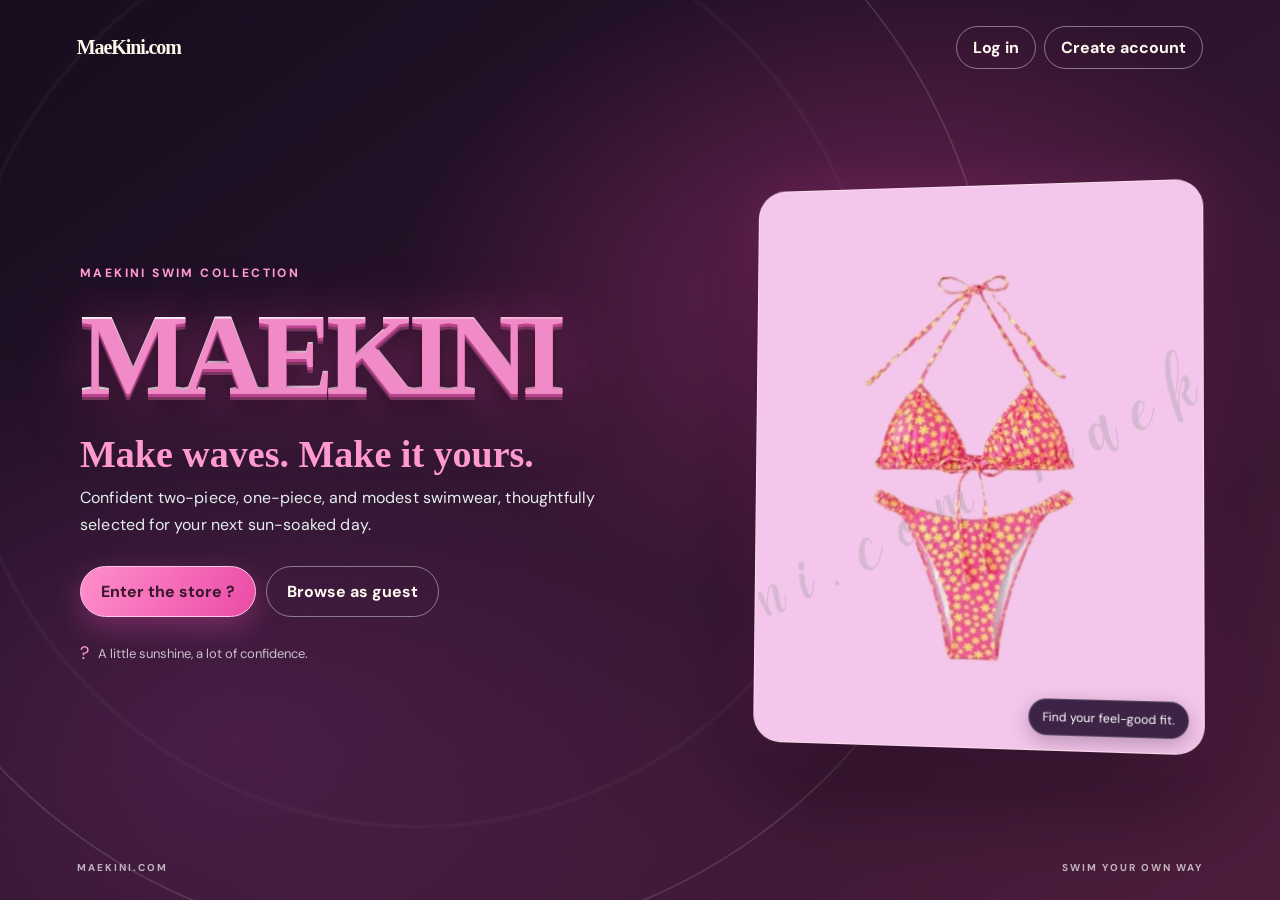
==== commit 5cfcc2b4: "Refresh MaeKini storefront and owner experience Co-authored-by: Copilot <223556219+Copilot@users.nor" ====
--- a/index.html
+++ b/index.html
@@ -11,6 +11,7 @@
     <link rel="stylesheet" href="style.css">
     <link rel="stylesheet" href="effects.css">
     <link rel="stylesheet" href="maekini-theme.css">
+    <link rel="stylesheet" href="maekini-refresh.css">
 </head>
 <body>
     <section id="intro" class="intro">
@@ -30,11 +31,11 @@
                 <p class="intro-tagline">Make waves. Make it yours.</p>
                 <p class="intro-caption">Confident two-piece, one-piece, and modest swimwear, thoughtfully selected for your next sun-soaked day.</p>
                 <div class="intro-actions">
-                    <button id="enterStore" type="button">Enter the store <span aria-hidden="true">→</span></button>
+                    <button id="enterStore" type="button">Enter the store <span aria-hidden="true">?</span></button>
                     <button id="introGuest" class="intro-link" type="button">Browse as guest</button>
                 </div>
                 <div class="intro-note">
-                    <span aria-hidden="true">✦</span>
+                    <span aria-hidden="true">?</span>
                     <span>A little sunshine, a lot of confidence.</span>
                 </div>
             </div>
@@ -48,23 +49,39 @@
     </section>
 
     <section id="auth" class="auth hidden">
-        <div class="authbox">
-            <button id="backToIntro" class="back-link" type="button">← Back to MaeKini.com</button>
+        <div class="auth-layout">
+            <aside class="auth-visual">
+                <a class="auth-brand" href="#intro">MaeKini<span>.</span></a>
+                <div class="auth-visual-copy">
+                    <span class="auth-kicker">A LITTLE SUN. A LOT OF YOU.</span>
+                    <h2>Find your<br><em>feel-good</em> fit.</h2>
+                    <p>Your saved styles, thoughtful order updates, and sunny-day favorites ? all in one place.</p>
+                </div>
+                <div class="auth-perks">
+                    <span><b>?</b> Save the pieces you love</span>
+                    <span><b>?</b> Keep up with every order</span>
+                    <span><b>?</b> Shop in your own way</span>
+                </div>
+                <span class="auth-orbit auth-orbit-one" aria-hidden="true"></span>
+                <span class="auth-orbit auth-orbit-two" aria-hidden="true"></span>
+            </aside>
+            <div class="authbox">
+            <button id="backToIntro" class="back-link" type="button">? Back to MaeKini.com</button>
             <h1>Welcome to MaeKini</h1>
             <p>Sign in or create your account to keep your favorites close.</p>
 
-            <div class="authTabs">
-                <button id="showLogin" class="active" type="button">Log In</button>
-                <button id="showRegister" class="light" type="button">Create Account</button>
-            </div>
-
-            <form id="loginForm" class="authForm">
+            <div class="authTabs" role="tablist" aria-label="Account options">
+                <button id="showLogin" class="active" type="button" role="tab" aria-selected="true" aria-controls="loginForm">Log In</button>
+                <button id="showRegister" class="light" type="button" role="tab" aria-selected="false" aria-controls="registerForm">Create Account</button>
+            </div>
+
+            <form id="loginForm" class="authForm" role="tabpanel" aria-labelledby="showLogin">
                 <input id="loginName" type="email" autocomplete="username" placeholder="Email address" required>
                 <input id="loginPass" type="password" autocomplete="current-password" placeholder="Password" required>
                 <button type="submit">Log In</button>
             </form>
 
-            <form id="registerForm" class="authForm hidden">
+            <form id="registerForm" class="authForm hidden" role="tabpanel" aria-labelledby="showRegister" aria-hidden="true">
                 <input id="registerName" autocomplete="name" placeholder="Full name" required>
                 <input id="registerEmail" type="email" autocomplete="email" placeholder="Email address" required>
                 <input id="registerPass" type="password" autocomplete="new-password" placeholder="Create password" minlength="6" required>
@@ -73,7 +90,8 @@
 
             <p id="authMessage" class="auth-message hidden" role="alert" aria-live="polite"></p>
             <button id="guestBtn" class="light" type="button">Continue as Guest</button>
-            <p class="authNote">Your account is securely managed by MaeKini’s cloud sign-in.</p>
+            <p class="authNote">Your account is securely managed by MaeKini?s cloud sign-in.</p>
+            </div>
         </div>
     </section>
 
@@ -87,8 +105,8 @@
             </div>
 
             <div class="headActions">
-                <button data-view="favorites">Favorites <b id="favCount">0</b></button>
-                <button data-view="cart">Cart <b id="cartCount">0</b></button>
+                <button class="favorite-shortcut" data-view="favorites" aria-label="Open favorites">? <span>Saved</span> <b id="favCount">0</b></button>
+                <button class="cart-shortcut" data-view="cart" aria-label="Open shopping bag">? <span>Bag</span> <b id="cartCount">0</b></button>
             </div>
         </header>
 
@@ -107,9 +125,9 @@
                 </div>
 
                 <div class="cats">
-                    <button data-cat="all">All swimwear<small>Explore every style</small><span aria-hidden="true">→</span></button>
-                    <button data-cat="sets">Two piece / one piece<small>Find your favorite fit</small><span aria-hidden="true">→</span></button>
-                    <button data-cat="modest">Modest<small>Feel-good coverage</small><span aria-hidden="true">→</span></button>
+                    <button data-cat="all">All swimwear<small>Explore every style</small><span aria-hidden="true">?</span></button>
+                    <button data-cat="sets">Two piece / one piece<small>Find your favorite fit</small><span aria-hidden="true">?</span></button>
+                    <button data-cat="modest">Modest<small>Feel-good coverage</small><span aria-hidden="true">?</span></button>
                 </div>
 
                 <h3>Featured Products</h3>
@@ -119,7 +137,7 @@
                     <article class="story-main">
                         <span>THE NAME, THE WOMEN, THE VIBE</span>
                         <h3>Why MaeKini?</h3>
-                        <p>Two names. One sun-soaked idea. <b>MaeKini</b> brings together the CEOs, <b>April Mae</b> and <b>Angilie Mae</b>—then adds a little <i>kini</i> for the swimwear we love.</p>
+                        <p>Two names. One sun-soaked idea. <b>MaeKini</b> brings together the CEOs, <b>April Mae</b> and <b>Angilie Mae</b>?then adds a little <i>kini</i> for the swimwear we love.</p>
                         <p>We believe your beach day should feel like <b>you</b>: bold, comfortable, beautifully covered, or ready to make a splash. Your style. Your rules. Your MaeKini moment.</p>
                     </article>
                     <article class="story-side">
@@ -136,24 +154,24 @@
                         <h3>Follow MaeKini.com</h3>
                     </div>
                     <div class="social-links">
-                        <a id="fb" href="#" target="_blank" rel="noopener noreferrer" aria-label="Facebook · MaeKini.com">
+                        <a id="fb" href="#" target="_blank" rel="noopener noreferrer" aria-label="Facebook ? MaeKini.com">
                             <svg viewBox="0 0 24 24" aria-hidden="true"><path d="M13.5 21v-8.2h2.8l.4-3.2h-3.2V7.5c0-.9.3-1.6 1.6-1.6h1.7V3.1c-.3 0-1.3-.1-2.5-.1-2.5 0-4.2 1.5-4.2 4.3v2.3H7.3v3.2h2.8V21h3.4Z"/></svg>
                             <span>Facebook</span>
                         </a>
-                        <a id="ig" href="#" target="_blank" rel="noopener noreferrer" aria-label="Instagram · MaeKini.com">
+                        <a id="ig" href="#" target="_blank" rel="noopener noreferrer" aria-label="Instagram ? MaeKini.com">
                             <svg viewBox="0 0 24 24" aria-hidden="true"><rect x="3.5" y="3.5" width="17" height="17" rx="5"/><circle cx="12" cy="12" r="4"/><circle class="icon-dot" cx="17.7" cy="6.7" r="1"/></svg>
                             <span>Instagram</span>
                         </a>
-                        <a id="li" href="#" target="_blank" rel="noopener noreferrer" aria-label="LinkedIn · MaeKini.com">
+                        <a id="li" href="#" target="_blank" rel="noopener noreferrer" aria-label="LinkedIn ? MaeKini.com">
                             <svg viewBox="0 0 24 24" aria-hidden="true"><path d="M5.2 8.6a1.8 1.8 0 1 0 0-3.6 1.8 1.8 0 0 0 0 3.6ZM3.7 10h3v10h-3V10Zm5 0h2.9v1.4h.1a3.2 3.2 0 0 1 2.9-1.6c3.1 0 3.7 2 3.7 4.6V20h-3v-5c0-1.2 0-2.7-1.7-2.7s-2 1.3-2 2.6V20h-3V10Z"/></svg>
                             <span>LinkedIn</span>
                         </a>
-                        <a id="tw" href="#" target="_blank" rel="noopener noreferrer" aria-label="X · MaeKini.com">
+                        <a id="tw" href="#" target="_blank" rel="noopener noreferrer" aria-label="X ? MaeKini.com">
                             <svg viewBox="0 0 24 24" aria-hidden="true"><path d="M18.8 3H22l-7 8 8.2 10h-6.4l-5-6.2L6.4 21H3.2l7.5-8.6L2.8 3h6.6l4.5 5.7L18.8 3Zm-1.1 16.2h1.8L8 4.7H6.1l11.6 14.5Z"/></svg>
                             <span>X</span>
                         </a>
                     </div>
-                    <p class="social-brand">MaeKini.com <span>© 2026</span></p>
+                    <p class="social-brand">MaeKini.com <span>? 2026</span></p>
                 </footer>
             </section>
 
@@ -172,6 +190,26 @@
                     <button data-filter="modest">Modest</button>
                 </div>
 
+                <div id="collectionTools" class="collection-tools" aria-label="Collection display options">
+                    <label class="collection-sort"><span>Sort by</span>
+                        <select id="shopSort" aria-label="Sort products">
+                            <option value="featured">Featured</option>
+                            <option value="rating">Top rated</option>
+                            <option value="popular">Most loved</option>
+                            <option value="price-low">Price: low to high</option>
+                            <option value="price-high">Price: high to low</option>
+                        </select>
+                    </label>
+                    <label class="collection-price"><span>Max price</span>
+                        <input id="shopPrice" type="range" min="0" max="0" value="0" aria-label="Maximum product price">
+                        <output id="shopPriceValue" for="shopPrice">?0</output>
+                    </label>
+                    <div class="collection-layout" role="group" aria-label="Product layout">
+                        <button type="button" data-layout="grid" aria-label="Grid view" aria-pressed="true">?</button>
+                        <button type="button" data-layout="list" aria-label="List view" aria-pressed="false">?</button>
+                    </div>
+                </div>
+
                 <div id="shopGrid" class="grid"></div>
             </section>
 
@@ -198,9 +236,9 @@
                     <div id="cartItems"></div>
                     <aside class="card">
                         <h3>Order Summary</h3>
-                        <p>Subtotal <b id="sub">₱0</b></p>
-                        <p>Shipping <b id="ship">₱0</b></p>
-                        <p>Total <b id="total">₱0</b></p>
+                        <p>Subtotal <b id="sub">?0</b></p>
+                        <p>Shipping <b id="ship">?0</b></p>
+                        <p>Total <b id="total">?0</b></p>
                         <button id="checkoutBtn">Proceed to Checkout</button>
                     </aside>
                 </div>
@@ -235,7 +273,7 @@
                     <aside class="card">
                         <h3>Order Summary</h3>
                         <div id="checkoutItems"></div>
-                        <p>Total <b id="checkoutTotal">₱0</b></p>
+                        <p>Total <b id="checkoutTotal">?0</b></p>
                     </aside>
                 </div>
             </section>
@@ -292,10 +330,19 @@
 
                 <div class="accountGrid">
                     <button data-view="alerts"><b>My Orders</b><small>Track every order status.</small></button>
+                    <button data-view="shop"><b>Shop the collection</b><small>Discover styles selected for your sunshine.</small></button>
                     <button data-view="favorites"><b>Favorites</b><small>View saved products.</small></button>
                     <button data-view="reviews"><b>Reviews</b><small>Read or add feedback.</small></button>
                     <button data-view="home"><b>About Maekini</b><small>Brand story and socials.</small></button>
                 </div>
+
+                <aside class="account-support">
+                    <div>
+                        <h3>Here for your MaeKini moment</h3>
+                        <p>Track an order or send a return request to the store team. We?ll keep your request and its latest status with your order.</p>
+                    </div>
+                    <button data-view="alerts" type="button">Get order help</button>
+                </aside>
 
                 <button id="logoutBtn" class="light">Log Out</button>
             </section>
@@ -320,7 +367,7 @@
 
     <section id="productModal" class="product-modal hidden" role="dialog" aria-modal="true" aria-hidden="true" aria-labelledby="productModalTitle" tabindex="-1">
         <div class="product-dialog">
-            <button id="closeProduct" class="modal-close" type="button" aria-label="Close product details">×</button>
+            <button id="closeProduct" class="modal-close" type="button" aria-label="Close product details">?</button>
             <div class="product-detail-image">
                 <img id="productModalImage" src="" alt="">
                 <span class="zoom-hint">Click photo to zoom</span>
@@ -352,6 +399,7 @@
     <script src="https://cdn.jsdelivr.net/npm/@supabase/supabase-js@2"></script>
     <script src="script.js"></script>
     <script src="navigation-preview.js"></script>
+    <script src="storefront-experience.js"></script>
     <script type="module">
         import { startFloatingScene } from "./floating3d.js";
         startFloatingScene();
--- a/maekini-refresh.css
+++ b/maekini-refresh.css
@@ -0,0 +1,1326 @@
+:root {
+    --mk-rose-50: #fff4fa;
+    --mk-rose-100: #ffe4f2;
+    --mk-rose-200: #f9b9dc;
+    --mk-rose-400: #f363b4;
+    --mk-rose-600: #d82c89;
+    --mk-rose-800: #842353;
+    --mk-night: #211125;
+    --mk-glass: rgba(255, 255, 255, .78);
+    --mk-shadow: 0 22px 60px rgba(104, 32, 77, .12);
+}
+
+.account-support {
+    display: flex;
+    align-items: center;
+    justify-content: space-between;
+    gap: 20px;
+    margin: 20px 0;
+    padding: 22px 24px;
+    border: 1px solid #edcde0;
+    border-radius: 22px;
+    background:
+        radial-gradient(circle at 100% 0, rgba(247, 185, 218, .38), transparent 18rem),
+        linear-gradient(120deg, #fff, #fff2f9);
+    box-shadow: 0 15px 34px rgba(109, 38, 81, .08);
+}
+
+.account-support h3 {
+    margin: 0 0 6px;
+    color: #492b46;
+    font-family: var(--font-display);
+    font-size: 21px;
+}
+
+.account-support p {
+    margin: 0;
+    color: #806f80;
+    font-size: 13px;
+    line-height: 1.65;
+}
+
+.account-support button {
+    flex: 0 0 auto;
+}
+
+body {
+    background:
+        radial-gradient(ellipse at 10% 12%, rgba(251, 193, 224, .3), transparent 34rem),
+        radial-gradient(ellipse at 92% 64%, rgba(210, 178, 246, .2), transparent 34rem),
+        #fff9fc;
+}
+
+body::before {
+    position: fixed;
+    z-index: -1;
+    inset: 0;
+    background: linear-gradient(120deg, transparent 20%, rgba(255, 255, 255, .45) 50%, transparent 78%);
+    background-size: 220% 100%;
+    animation: mk-sheen 18s ease-in-out infinite;
+    content: "";
+    pointer-events: none;
+}
+
+@keyframes mk-sheen {
+    0%, 100% { background-position: 110% 0; }
+    50% { background-position: -110% 0; }
+}
+
+.intro {
+    background:
+        radial-gradient(ellipse at 75% 30%, rgba(255, 105, 187, .25), transparent 32rem),
+        radial-gradient(ellipse at 12% 90%, rgba(127, 59, 120, .25), transparent 28rem),
+        linear-gradient(135deg, #1d1025, #35142e 56%, #4a1b40);
+}
+
+.intro::before {
+    opacity: .8;
+    filter: blur(1px);
+}
+
+.intro-top {
+    z-index: 3;
+}
+
+.intro-site-name {
+    letter-spacing: -.055em;
+}
+
+.intro-copy {
+    position: relative;
+    z-index: 2;
+}
+
+.intro-wordmark {
+    background: linear-gradient(115deg, #fff 8%, #ffb5dc 40%, #f260b3 68%, #fff 90%);
+    background-size: 220% auto;
+    -webkit-background-clip: text;
+    background-clip: text;
+    animation: mk-wordmark 8s linear infinite;
+    filter: drop-shadow(0 10px 32px rgba(255, 81, 177, .23));
+    -webkit-text-fill-color: transparent;
+}
+
+@keyframes mk-wordmark {
+    to { background-position: 220% center; }
+}
+
+.intro-photo {
+    border: 1px solid rgba(255, 255, 255, .44);
+    box-shadow: 0 38px 90px rgba(10, 4, 17, .45), 0 0 58px rgba(245, 76, 174, .18);
+    transform: perspective(1100px) rotateY(-7deg) rotateX(2deg);
+    transition: transform .6s cubic-bezier(.2, .8, .2, 1), box-shadow .6s ease;
+}
+
+.intro-photo:hover {
+    box-shadow: 0 48px 100px rgba(10, 4, 17, .5), 0 0 76px rgba(245, 76, 174, .28);
+    transform: perspective(1100px) rotateY(0) rotateX(0) translateY(-7px);
+}
+
+.intro-photo img {
+    transform: scale(1.015);
+}
+
+.intro-photo figcaption {
+    border: 1px solid rgba(255, 255, 255, .18);
+    backdrop-filter: blur(18px);
+}
+
+#app > header {
+    position: sticky;
+    top: 0;
+    z-index: 15;
+    border: 1px solid rgba(255, 255, 255, .8);
+    border-radius: 0 0 24px 24px;
+    background: rgba(255, 250, 253, .86);
+    box-shadow: 0 10px 34px rgba(77, 29, 59, .08);
+    backdrop-filter: blur(22px);
+}
+
+.brand {
+    font-family: var(--font-display);
+    font-size: clamp(20px, 2.2vw, 27px);
+    font-weight: 800;
+    letter-spacing: -.07em;
+}
+
+.search {
+    border: 1px solid #f1d8e8;
+    border-radius: 999px;
+    background: #fff;
+    box-shadow: inset 0 2px 6px rgba(72, 31, 57, .035), 0 8px 22px rgba(96, 29, 66, .05);
+}
+
+.search:focus-within {
+    border-color: #e58abd;
+    box-shadow: 0 0 0 4px rgba(230, 93, 166, .12), 0 10px 24px rgba(96, 29, 66, .08);
+}
+
+.search input {
+    min-width: 0;
+    background: transparent;
+}
+
+.headActions button {
+    border: 1px solid #f0d7e7;
+    background: #fff;
+    color: #69284f;
+    box-shadow: 0 7px 18px rgba(96, 29, 66, .055);
+}
+
+.headActions button b,
+nav button b {
+    border: 1px solid rgba(255, 255, 255, .52);
+    background: linear-gradient(145deg, #ff8ac6, #d52d87);
+    box-shadow: 0 3px 10px rgba(206, 39, 124, .2);
+}
+
+main {
+    padding-bottom: 125px;
+}
+
+.view {
+    animation: mk-view-in .42s cubic-bezier(.2, .75, .25, 1) both;
+}
+
+@keyframes mk-view-in {
+    from { opacity: 0; transform: translateY(10px); }
+    to { opacity: 1; transform: translateY(0); }
+}
+
+.hero {
+    position: relative;
+    isolation: isolate;
+    border: 1px solid rgba(255, 255, 255, .78);
+    border-radius: 32px;
+    background:
+        radial-gradient(circle at 86% 16%, rgba(255, 150, 207, .35), transparent 19rem),
+        linear-gradient(135deg, #fff 10%, #fff1f8 58%, #f9eaff);
+    box-shadow: var(--mk-shadow);
+}
+
+.hero::after {
+    position: absolute;
+    z-index: -1;
+    right: -54px;
+    bottom: -96px;
+    width: 250px;
+    height: 250px;
+    border: 1px solid rgba(225, 76, 157, .14);
+    border-radius: 50%;
+    box-shadow: 0 0 0 24px rgba(225, 76, 157, .035), 0 0 0 50px rgba(225, 76, 157, .025);
+    content: "";
+    pointer-events: none;
+}
+
+.hero h1,
+.hero h2,
+.pageHead h2 {
+    letter-spacing: -.055em;
+}
+
+.hero img,
+.hero .hero-image {
+    border: 1px solid rgba(255, 255, 255, .9);
+    border-radius: 28px;
+    box-shadow: 0 28px 62px rgba(77, 26, 64, .2);
+}
+
+.pageHead {
+    align-items: end;
+}
+
+.pageHead > div > span,
+.profile > div > span {
+    letter-spacing: .16em;
+}
+
+.filters {
+    gap: 10px;
+    margin-bottom: 16px;
+}
+
+.filters button {
+    min-height: 42px;
+    padding: 0 19px;
+    font-size: 13px;
+    font-weight: 700;
+    transition: transform .22s ease, box-shadow .22s ease, color .22s ease, background .22s ease;
+}
+
+.filters button:not(.active):hover {
+    border-color: #e7a5ca;
+    background: #fff4fa;
+    box-shadow: 0 7px 18px rgba(194, 54, 126, .1);
+}
+
+.collection-tools {
+    display: grid;
+    grid-template-columns: minmax(160px, 1fr) minmax(170px, 1.4fr) auto;
+    align-items: center;
+    gap: 14px;
+    margin: 0 0 20px;
+    padding: 13px 15px;
+    border: 1px solid #f0dce9;
+    border-radius: 18px;
+    background: rgba(255, 255, 255, .8);
+    box-shadow: 0 10px 30px rgba(84, 31, 63, .055);
+    backdrop-filter: blur(12px);
+}
+
+.collection-sort,
+.collection-price {
+    display: grid;
+    grid-template-columns: auto minmax(100px, 1fr);
+    align-items: center;
+    gap: 10px;
+    color: #71566d;
+    font-size: 12px;
+    font-weight: 700;
+}
+
+.collection-sort select {
+    min-width: 0;
+    min-height: 40px;
+    padding: 0 34px 0 12px;
+    border: 1px solid #efd8e7;
+    border-radius: 12px;
+    background: #fff;
+    color: #422b42;
+    font-size: 13px;
+}
+
+.collection-price {
+    grid-template-columns: auto minmax(90px, 1fr) auto;
+}
+
+.collection-price input {
+    width: 100%;
+    accent-color: var(--mk-rose-600);
+}
+
+.collection-price output {
+    min-width: 62px;
+    color: #a22d68;
+    text-align: right;
+}
+
+.collection-layout {
+    display: flex;
+    gap: 5px;
+    padding: 4px;
+    border: 1px solid #f0dce9;
+    border-radius: 13px;
+    background: #fff;
+}
+
+.collection-layout button {
+    width: 38px;
+    height: 36px;
+    padding: 0;
+    border-radius: 10px;
+    background: transparent;
+    box-shadow: none;
+    color: #7e687c;
+    font-size: 18px;
+}
+
+.collection-layout button[aria-pressed="true"] {
+    background: linear-gradient(135deg, #ef69b1, #d7358d);
+    box-shadow: 0 5px 12px rgba(206, 39, 124, .2);
+    color: #fff;
+}
+
+#shopGrid {
+    perspective: 1300px;
+}
+
+#shopGrid .product {
+    overflow: hidden;
+    border: 1px solid rgba(235, 212, 228, .92);
+    border-radius: 23px;
+    background: linear-gradient(155deg, #fff, #fff9fd);
+    box-shadow: 0 12px 30px rgba(78, 35, 67, .075);
+    transform: perspective(900px) rotateX(var(--mk-tilt-x, 0deg)) rotateY(var(--mk-tilt-y, 0deg)) translateY(0);
+    transform-style: preserve-3d;
+    transition: transform .22s ease, border-color .25s ease, box-shadow .25s ease;
+    will-change: transform;
+}
+
+#shopGrid .product:hover {
+    border-color: rgba(226, 116, 176, .7);
+    box-shadow: 0 25px 48px rgba(102, 32, 74, .16), 0 0 0 1px rgba(238, 114, 181, .12);
+    transform: perspective(900px) rotateX(var(--mk-tilt-x, 0deg)) rotateY(var(--mk-tilt-y, 0deg)) translateY(-6px);
+}
+
+#shopGrid .media {
+    overflow: hidden;
+    background: linear-gradient(145deg, #fff1f8, #f8e9f4);
+}
+
+#shopGrid .product-image {
+    transition: transform .6s cubic-bezier(.2, .7, .2, 1), filter .4s ease;
+}
+
+#shopGrid .product:hover .product-image {
+    filter: saturate(1.06);
+    transform: scale(1.055);
+}
+
+#shopGrid .tag {
+    border: 1px solid #f4c8df;
+    border-radius: 999px;
+    background: #fff1f8;
+    color: #a92c6b;
+}
+
+#shopGrid .fav {
+    border: 1px solid rgba(255, 255, 255, .88);
+    background: rgba(255, 255, 255, .9);
+    box-shadow: 0 5px 16px rgba(53, 24, 44, .12);
+    backdrop-filter: blur(12px);
+}
+
+#shopGrid .bottom button {
+    min-width: 88px;
+}
+
+#shopGrid.list-layout {
+    display: grid;
+    grid-template-columns: 1fr;
+    gap: 13px;
+}
+
+#shopGrid.list-layout .product {
+    display: grid;
+    grid-template-columns: minmax(130px, 210px) minmax(0, 1fr);
+    align-items: center;
+}
+
+#shopGrid.list-layout .media {
+    grid-row: 1;
+    height: 100%;
+    min-height: 145px;
+}
+
+#shopGrid.list-layout .body {
+    padding: clamp(14px, 3vw, 25px);
+}
+
+#shopGrid.list-layout .product-title {
+    text-align: left;
+}
+
+#shopGrid.list-layout .bottom {
+    justify-content: flex-start;
+    gap: 15px;
+}
+
+.auth {
+    background:
+        radial-gradient(ellipse at 15% 15%, rgba(255, 191, 225, .5), transparent 35rem),
+        radial-gradient(ellipse at 88% 90%, rgba(216, 177, 235, .35), transparent 30rem),
+        #fff7fb;
+}
+
+.authbox {
+    position: relative;
+    overflow: hidden;
+    border: 1px solid rgba(255, 255, 255, .92);
+    border-radius: 30px;
+    background:
+        radial-gradient(ellipse at 100% 0, rgba(255, 221, 240, .7), transparent 54%),
+        rgba(255, 255, 255, .88);
+    box-shadow: 0 30px 90px rgba(99, 34, 73, .16);
+    backdrop-filter: blur(20px);
+}
+
+.authbox::before {
+    display: block;
+    width: 48px;
+    height: 5px;
+    margin-bottom: 19px;
+    border-radius: 99px;
+    background: linear-gradient(90deg, #f67bbd, #cf3389);
+    box-shadow: 0 0 20px rgba(222, 61, 147, .4);
+    content: "";
+}
+
+.authbox h1 {
+    font-family: var(--font-display);
+    letter-spacing: -.045em;
+}
+
+.authTabs {
+    gap: 6px;
+    padding: 5px;
+    border: 1px solid #f2deea;
+    border-radius: 15px;
+    background: #fff5fa;
+}
+
+.authTabs button {
+    min-height: 44px;
+    border-radius: 11px;
+    box-shadow: none;
+}
+
+.authTabs button.active {
+    background: linear-gradient(115deg, #ed69b2, #d83289);
+    box-shadow: 0 7px 18px rgba(204, 48, 127, .22);
+}
+
+.authForm input,
+.authForm textarea,
+.authForm select,
+.authbox input {
+    min-height: 51px;
+    border: 1px solid #edd8e6;
+    border-radius: 14px;
+    background: rgba(255, 255, 255, .92);
+    transition: border-color .2s ease, box-shadow .2s ease;
+}
+
+.authForm input:focus,
+.authbox input:focus {
+    border-color: #e180b7;
+    box-shadow: 0 0 0 4px rgba(229, 104, 172, .12);
+    outline: none;
+}
+
+#guestBtn {
+    border: 1px solid #efdae7;
+    background: #fff;
+    color: #744063;
+}
+
+.authNote {
+    color: #8c7789;
+}
+
+nav {
+    position: fixed;
+    z-index: 30;
+    right: 50%;
+    bottom: max(18px, env(safe-area-inset-bottom));
+    display: flex;
+    width: max-content;
+    max-width: calc(100vw - 32px);
+    justify-content: center;
+    gap: 5px;
+    padding: 8px;
+    border: 1px solid rgba(255, 255, 255, .86);
+    border-radius: 21px;
+    background: rgba(36, 20, 38, .92);
+    box-shadow: 0 18px 48px rgba(45, 17, 42, .28), 0 0 32px rgba(226, 64, 151, .12);
+    transform: translateX(50%);
+    backdrop-filter: blur(20px);
+}
+
+nav button {
+    display: flex;
+    min-width: 76px;
+    min-height: 56px;
+    flex-direction: column;
+    align-items: center;
+    justify-content: center;
+    gap: 3px;
+    padding: 6px 12px;
+    border: 1px solid transparent;
+    border-radius: 15px;
+    background: transparent;
+    box-shadow: none;
+    color: #e5cbdc;
+    font-size: 11px;
+    font-weight: 700;
+}
+
+nav button::before {
+    color: #f6a4d0;
+    font-size: 17px;
+    line-height: 1;
+}
+
+nav button[data-view="home"]::before { content: "?"; }
+nav button[data-view="shop"]::before { content: "?"; }
+nav button[data-view="cart"]::before { content: "?"; }
+nav button[data-view="alerts"]::before { content: "?"; }
+nav button[data-view="me"]::before { content: "?"; }
+
+nav button:hover,
+nav button.active {
+    border-color: rgba(247, 151, 199, .2);
+    background: linear-gradient(140deg, rgba(242, 105, 178, .24), rgba(207, 48, 134, .1));
+    box-shadow: inset 0 0 18px rgba(241, 97, 174, .08);
+    color: #fff;
+}
+
+nav button.active::before {
+    color: #ff9bd0;
+    filter: drop-shadow(0 0 8px rgba(255, 101, 182, .65));
+}
+
+.profile {
+    position: relative;
+    overflow: hidden;
+    border: 1px solid rgba(255, 255, 255, .9);
+    background:
+        radial-gradient(circle at 92% 12%, rgba(239, 156, 207, .27), transparent 17rem),
+        linear-gradient(120deg, #fff, #fff0f8);
+    box-shadow: var(--mk-shadow);
+}
+
+.profile::after {
+    position: absolute;
+    right: -30px;
+    bottom: -70px;
+    width: 160px;
+    height: 160px;
+    border: 1px solid rgba(219, 72, 153, .15);
+    border-radius: 50%;
+    box-shadow: 0 0 0 20px rgba(219, 72, 153, .035);
+    content: "";
+}
+
+.accountGrid button {
+    min-height: 100px;
+    text-align: left;
+    transition: transform .25s ease, border-color .25s ease, box-shadow .25s ease;
+}
+
+.accountGrid button:hover {
+    border-color: #e89bc5;
+    box-shadow: 0 16px 32px rgba(115, 36, 83, .12);
+    transform: translateY(-4px);
+}
+
+.ownerAdminLink {
+    border: 1px solid rgba(255, 255, 255, .18);
+    background: linear-gradient(120deg, #28152d, #633050);
+    box-shadow: 0 14px 35px rgba(52, 23, 48, .2), 0 0 22px rgba(236, 84, 166, .12);
+}
+
+.social,
+.story article,
+.card,
+.cartRow,
+.order,
+.review,
+.empty {
+    backdrop-filter: blur(12px);
+}
+
+.productModal > div,
+.modal-content {
+    border: 1px solid rgba(255, 255, 255, .86);
+    border-radius: 28px;
+    box-shadow: 0 30px 100px rgba(36, 14, 33, .28);
+}
+
+.toast,
+#toast {
+    border: 1px solid rgba(255, 255, 255, .22);
+    border-radius: 14px;
+    box-shadow: 0 14px 35px rgba(39, 14, 36, .22);
+    backdrop-filter: blur(18px);
+}
+
+@media (min-width: 1100px) {
+    #app > header {
+        padding-right: max(4vw, calc((100vw - 1320px) / 2));
+        padding-left: max(4vw, calc((100vw - 1320px) / 2));
+    }
+
+    .collection-tools {
+        grid-template-columns: minmax(210px, .75fr) minmax(260px, 1fr) auto;
+    }
+}
+
+@media (max-width: 760px) {
+    #app > header {
+        top: 0;
+        gap: 9px;
+        padding: 10px 13px;
+        border-radius: 0 0 18px 18px;
+    }
+
+    .brand {
+        font-size: 20px;
+    }
+
+    .search {
+        order: 3;
+        width: 100%;
+        margin: 0;
+    }
+
+    .headActions {
+        margin-left: auto;
+    }
+
+    .headActions button {
+        min-height: 38px;
+        padding: 0 10px;
+        font-size: 12px;
+    }
+
+    main {
+        padding: 14px 13px 112px;
+    }
+
+    .hero {
+        border-radius: 25px;
+    }
+
+    .collection-tools {
+        grid-template-columns: 1fr auto;
+        gap: 9px;
+        padding: 11px;
+    }
+
+    .collection-sort {
+        grid-column: 1 / -1;
+        grid-template-columns: auto minmax(0, 1fr);
+    }
+
+    .collection-price {
+        grid-column: 1 / -1;
+    }
+
+    .collection-layout {
+        grid-column: 2;
+        grid-row: 2;
+    }
+
+    #shopGrid.list-layout .product {
+        grid-template-columns: minmax(105px, 34%) minmax(0, 1fr);
+    }
+
+    #shopGrid.list-layout .media {
+        min-height: 140px;
+    }
+
+    #shopGrid.list-layout .body {
+        padding: 12px;
+    }
+
+    #shopGrid.list-layout .bottom {
+        flex-wrap: wrap;
+        gap: 7px;
+    }
+
+    nav {
+        right: 0;
+        bottom: 0;
+        width: 100%;
+        max-width: none;
+        justify-content: space-around;
+        gap: 0;
+        padding: 5px 5px max(5px, env(safe-area-inset-bottom));
+        border-width: 1px 0 0;
+        border-radius: 19px 19px 0 0;
+        transform: none;
+    }
+
+    nav button {
+        min-width: 0;
+        flex: 1;
+        min-height: 51px;
+        padding: 5px 4px;
+        border-radius: 13px;
+        font-size: 10px;
+    }
+}
+
+@media (max-width: 420px) {
+    .collection-price {
+        grid-template-columns: auto minmax(60px, 1fr) auto;
+        gap: 6px;
+        font-size: 11px;
+    }
+
+    .filters {
+        gap: 7px;
+    }
+
+    .filters button {
+        min-height: 39px;
+        padding: 0 13px;
+        font-size: 12px;
+    }
+
+    #shopGrid.list-layout .bottom button {
+        min-width: 66px;
+        padding: 0 10px;
+    }
+}
+
+@media (prefers-reduced-motion: reduce) {
+    *,
+    *::before,
+    *::after {
+        scroll-behavior: auto !important;
+        animation-duration: .01ms !important;
+        animation-iteration-count: 1 !important;
+        transition-duration: .01ms !important;
+    }
+}
+
+.adminPage {
+    background:
+        radial-gradient(ellipse at 86% 4%, rgba(235, 117, 184, .16), transparent 34rem),
+        radial-gradient(ellipse at 5% 90%, rgba(170, 119, 191, .12), transparent 30rem),
+        #fbf7fb;
+}
+
+.adminWrap {
+    width: min(1220px, calc(100% - 44px));
+    padding-bottom: 60px;
+}
+
+.adminHeader {
+    align-items: flex-start;
+    padding: 28px 0 24px;
+}
+
+.adminHeader > div > span,
+.adminHeader .ownerBrand > div > span {
+    color: #b03978;
+    font-size: 11px;
+    font-weight: 800;
+    letter-spacing: .19em;
+}
+
+.adminHeader h1 {
+    margin: 8px 0;
+    color: #301a32;
+    font-family: var(--font-display);
+    font-size: clamp(32px, 5vw, 52px);
+    letter-spacing: -.06em;
+}
+
+.adminHeader > a,
+.adminHeader .ownerStoreLink {
+    border: 1px solid #e8cddd;
+    border-radius: 999px;
+    background: #fff;
+    color: #633a59;
+    font-weight: 700;
+}
+
+#adminDashboard {
+    display: grid;
+    gap: 20px;
+}
+
+#adminDashboard[hidden] {
+    display: none;
+}
+
+.owner-tools-nav {
+    position: sticky;
+    z-index: 10;
+    top: 10px;
+    right: auto;
+    bottom: auto;
+    display: flex;
+    width: auto;
+    max-width: 100%;
+    gap: 8px;
+    overflow-x: auto;
+    justify-content: flex-start;
+    padding: 9px;
+    border: 1px solid rgba(255, 255, 255, .9);
+    border-radius: 17px;
+    background: rgba(37, 20, 40, .93);
+    box-shadow: 0 14px 35px rgba(49, 18, 43, .2);
+    scrollbar-width: thin;
+    transform: none;
+    backdrop-filter: blur(18px);
+}
+
+.owner-tools-nav a {
+    flex: 0 0 auto;
+    padding: 11px 16px;
+    border: 1px solid rgba(255, 255, 255, .1);
+    border-radius: 12px;
+    color: #f7e5ef;
+    font-size: 13px;
+    font-weight: 700;
+    text-decoration: none;
+    transition: background .2s ease, color .2s ease;
+}
+
+.owner-tools-nav a:hover,
+.owner-tools-nav a:focus-visible {
+    background: linear-gradient(120deg, #ed69b2, #c73685);
+    color: #fff;
+}
+
+.adminSection {
+    scroll-margin-top: 85px;
+    overflow: hidden;
+    padding: clamp(19px, 3vw, 30px);
+    border: 1px solid #ead9e6;
+    border-radius: 24px;
+    background: rgba(255, 255, 255, .86);
+    box-shadow: 0 16px 42px rgba(72, 30, 59, .08);
+}
+
+.adminSection h2 {
+    color: #3a243d;
+    font-family: var(--font-display);
+    font-size: clamp(22px, 3vw, 29px);
+    letter-spacing: -.035em;
+}
+
+.adminTableTop {
+    align-items: center;
+    gap: 18px;
+}
+
+.adminHelp {
+    color: #806f80;
+    line-height: 1.65;
+}
+
+.adminPage .tableScroll {
+    border: 1px solid #f0e2ec;
+    border-radius: 16px;
+    background: #fff;
+}
+
+.adminPage table {
+    min-width: 680px;
+}
+
+.adminPage th {
+    background: #fff3f9;
+    color: #754666;
+    font-size: 11px;
+    letter-spacing: .08em;
+    text-transform: uppercase;
+}
+
+.adminPage td {
+    color: #4a384c;
+}
+
+.adminPage tr:hover td {
+    background: #fff9fc;
+}
+
+.adminForm {
+    gap: 14px;
+    padding: 19px;
+    border: 1px solid #f1dfeb;
+    border-radius: 18px;
+    background: linear-gradient(145deg, #fff, #fff8fc);
+}
+
+.adminForm label {
+    color: #6b5269;
+    font-size: 12px;
+    font-weight: 700;
+}
+
+.adminForm input:not([type="checkbox"]) {
+    min-height: 44px;
+    border: 1px solid #ead7e5;
+    border-radius: 12px;
+}
+
+.adminForm input:focus {
+    border-color: #db82b4;
+    box-shadow: 0 0 0 4px rgba(224, 105, 173, .1);
+}
+
+.adminMessage {
+    color: #9c2c68;
+    font-weight: 700;
+}
+
+#adminDenied {
+    padding: clamp(25px, 6vw, 48px);
+    border: 1px solid #ebd7e5;
+    border-radius: 26px;
+    background:
+        radial-gradient(circle at 100% 0, rgba(247, 190, 220, .25), transparent 22rem),
+        #fff;
+    box-shadow: var(--mk-shadow);
+}
+
+#adminDenied h2 {
+    font-family: var(--font-display);
+    font-size: clamp(27px, 4vw, 38px);
+}
+
+@media (max-width: 700px) {
+    .adminWrap {
+        width: min(100% - 24px, 1220px);
+    }
+
+    .adminHeader {
+        flex-direction: column;
+        gap: 12px;
+    }
+
+    .owner-tools-nav {
+        top: 6px;
+        margin: 0 -2px;
+    }
+
+    .owner-tools-nav a {
+        padding: 10px 12px;
+        font-size: 12px;
+    }
+
+    .adminSection {
+        border-radius: 19px;
+    }
+
+    .account-support {
+        align-items: flex-start;
+        flex-direction: column;
+        gap: 14px;
+        padding: 19px;
+    }
+}
+
+.auth {
+    display: grid;
+    place-items: center;
+    min-height: 100vh;
+    padding: clamp(18px, 5vw, 56px);
+}
+
+.auth-layout {
+    display: grid;
+    width: min(100%, 1030px);
+    min-height: min(690px, calc(100vh - 56px));
+    grid-template-columns: minmax(0, .92fr) minmax(390px, 1fr);
+    overflow: hidden;
+    border: 1px solid rgba(255, 255, 255, .86);
+    border-radius: 34px;
+    background: rgba(255, 255, 255, .7);
+    box-shadow: 0 34px 100px rgba(89, 32, 71, .18);
+}
+
+.auth-visual {
+    position: relative;
+    display: flex;
+    min-height: 100%;
+    flex-direction: column;
+    justify-content: space-between;
+    overflow: hidden;
+    padding: clamp(28px, 5vw, 54px);
+    background:
+        radial-gradient(circle at 85% 22%, rgba(255, 132, 204, .44), transparent 16rem),
+        radial-gradient(circle at 5% 90%, rgba(211, 69, 158, .28), transparent 18rem),
+        linear-gradient(145deg, #261429, #4a1a3c 60%, #71234f);
+    color: #fff;
+    isolation: isolate;
+}
+
+.auth-visual::before {
+    position: absolute;
+    z-index: -1;
+    inset: 0;
+    background: linear-gradient(115deg, transparent 20%, rgba(255, 255, 255, .13) 50%, transparent 76%);
+    background-size: 220% 100%;
+    animation: mk-sheen 10s ease-in-out infinite;
+    content: "";
+}
+
+.auth-brand {
+    color: #fff;
+    font-family: var(--font-display);
+    font-size: 23px;
+    font-weight: 800;
+    letter-spacing: -.08em;
+    text-decoration: none;
+}
+
+.auth-brand span {
+    color: #ff9bd0;
+}
+
+.auth-visual-copy,
+.auth-perks {
+    position: relative;
+    z-index: 1;
+}
+
+.auth-kicker,
+.auth-perks {
+    color: rgba(255, 237, 247, .78);
+    font-size: 11px;
+    font-weight: 800;
+    letter-spacing: .14em;
+}
+
+.auth-visual-copy h2 {
+    margin: 15px 0;
+    font-family: var(--font-display);
+    font-size: clamp(38px, 5vw, 62px);
+    letter-spacing: -.065em;
+    line-height: .98;
+}
+
+.auth-visual-copy h2 em {
+    color: #ff9bd0;
+    font-weight: 500;
+}
+
+.auth-visual-copy p {
+    max-width: 340px;
+    color: rgba(255, 245, 250, .78);
+    font-size: 14px;
+    line-height: 1.8;
+}
+
+.auth-perks {
+    display: grid;
+    gap: 14px;
+    letter-spacing: 0;
+}
+
+.auth-perks span {
+    display: flex;
+    align-items: center;
+    gap: 10px;
+    font-size: 12px;
+    font-weight: 600;
+}
+
+.auth-perks b {
+    display: grid;
+    width: 25px;
+    height: 25px;
+    place-items: center;
+    border: 1px solid rgba(255, 211, 234, .35);
+    border-radius: 50%;
+    background: rgba(255, 255, 255, .08);
+    color: #ffa6d4;
+}
+
+.auth-orbit {
+    position: absolute;
+    z-index: -1;
+    right: -120px;
+    bottom: 14%;
+    width: 310px;
+    aspect-ratio: 1;
+    border: 1px solid rgba(255, 194, 226, .2);
+    border-radius: 50%;
+    box-shadow: 0 0 0 24px rgba(255, 194, 226, .035), 0 0 0 58px rgba(255, 194, 226, .025);
+    pointer-events: none;
+}
+
+.auth-orbit-two {
+    right: -55px;
+    bottom: 22%;
+    width: 185px;
+    border-color: rgba(255, 174, 218, .24);
+    animation: mk-orbit 14s ease-in-out infinite alternate;
+}
+
+@keyframes mk-orbit {
+    to { transform: translate(-20px, -18px) rotate(24deg); }
+}
+
+.auth-layout .authbox {
+    display: flex;
+    width: 100%;
+    flex-direction: column;
+    justify-content: center;
+    padding: clamp(28px, 5vw, 64px);
+    border: 0;
+    border-radius: 0;
+    background: rgba(255, 255, 255, .88);
+    box-shadow: none;
+}
+
+.auth-layout .authbox::before {
+    margin-bottom: 24px;
+}
+
+.auth-layout .back-link {
+    align-self: flex-start;
+}
+
+.auth-layout #guestBtn {
+    margin-top: 12px;
+}
+
+.favorite-shortcut,
+.cart-shortcut {
+    white-space: nowrap;
+}
+
+.favorite-shortcut > span,
+.cart-shortcut > span {
+    margin-inline: 5px;
+}
+
+.owner-overview {
+    display: grid;
+    grid-template-columns: repeat(3, minmax(0, 1fr));
+    gap: 14px;
+}
+
+.owner-overview-card {
+    position: relative;
+    overflow: hidden;
+    min-height: 116px;
+    padding: 21px 23px;
+    border: 1px solid rgba(255, 255, 255, .12);
+    border-radius: 20px;
+    background:
+        radial-gradient(circle at 100% 0, rgba(247, 107, 184, .24), transparent 12rem),
+        linear-gradient(145deg, #2a172e, #492039);
+    box-shadow: 0 15px 38px rgba(59, 22, 49, .15);
+    color: #fff;
+}
+
+.owner-overview-card span {
+    display: block;
+    color: #f0cce0;
+    font-size: 10px;
+    font-weight: 800;
+    letter-spacing: .14em;
+}
+
+.owner-overview-card strong {
+    display: block;
+    margin-top: 11px;
+    font-family: var(--font-display);
+    font-size: 34px;
+    letter-spacing: -.05em;
+}
+
+.owner-overview-card small {
+    display: block;
+    margin-top: 2px;
+    color: rgba(255, 235, 245, .67);
+    font-size: 11px;
+}
+
+.ownerSectionSearch {
+    display: flex;
+    width: min(100%, 275px);
+    min-height: 42px;
+    align-items: center;
+    gap: 8px;
+    padding: 0 12px;
+    border: 1px solid #ecd7e5;
+    border-radius: 12px;
+    background: #fff;
+    color: #a33c72;
+}
+
+.ownerSectionSearch:focus-within {
+    border-color: #db82b4;
+    box-shadow: 0 0 0 4px rgba(224, 105, 173, .1);
+}
+
+.ownerSectionSearch span {
+    font-size: 18px;
+}
+
+.ownerSectionSearch input {
+    width: 100%;
+    min-width: 0;
+    border: 0;
+    outline: 0;
+    background: transparent;
+    color: #392b3b;
+    font: inherit;
+}
+
+.owner-search-empty {
+    margin: 13px 3px 0;
+    color: #8a607d;
+    font-size: 13px;
+}
+
+.ownerSectionSearch input:focus-visible,
+.owner-tools-nav a:focus-visible {
+    outline: 2px solid #ed69b2;
+    outline-offset: 3px;
+}
+
+@media (max-width: 760px) {
+    .auth {
+        padding: 14px;
+    }
+
+    .auth-layout {
+        min-height: 0;
+        grid-template-columns: 1fr;
+        border-radius: 26px;
+    }
+
+    .auth-visual {
+        min-height: 235px;
+        gap: 24px;
+        padding: 22px 24px;
+    }
+
+    .auth-visual-copy h2 {
+        margin: 8px 0;
+        font-size: 38px;
+    }
+
+    .auth-visual-copy p {
+        max-width: 440px;
+        margin-bottom: 0;
+        font-size: 12px;
+    }
+
+    .auth-perks {
+        display: none;
+    }
+
+    .auth-orbit {
+        right: -90px;
+        bottom: -130px;
+        width: 230px;
+    }
+
+    .auth-layout .authbox {
+        padding: 26px 24px 30px;
+    }
+
+    .owner-overview {
+        grid-template-columns: 1fr;
+        gap: 10px;
+    }
+
+    .owner-overview-card {
+        min-height: 94px;
+        padding: 17px 19px;
+    }
+
+    .owner-overview-card strong {
+        margin-top: 6px;
+        font-size: 29px;
+    }
+
+    .ownerSectionSearch {
+        width: 100%;
+    }
+}
+
+@media (max-width: 420px) {
+    .favorite-shortcut > span {
+        display: none;
+    }
+}
+
+@media (prefers-reduced-motion: reduce) {
+    .auth-visual::before,
+    .auth-orbit-two {
+        animation: none;
+    }
+}
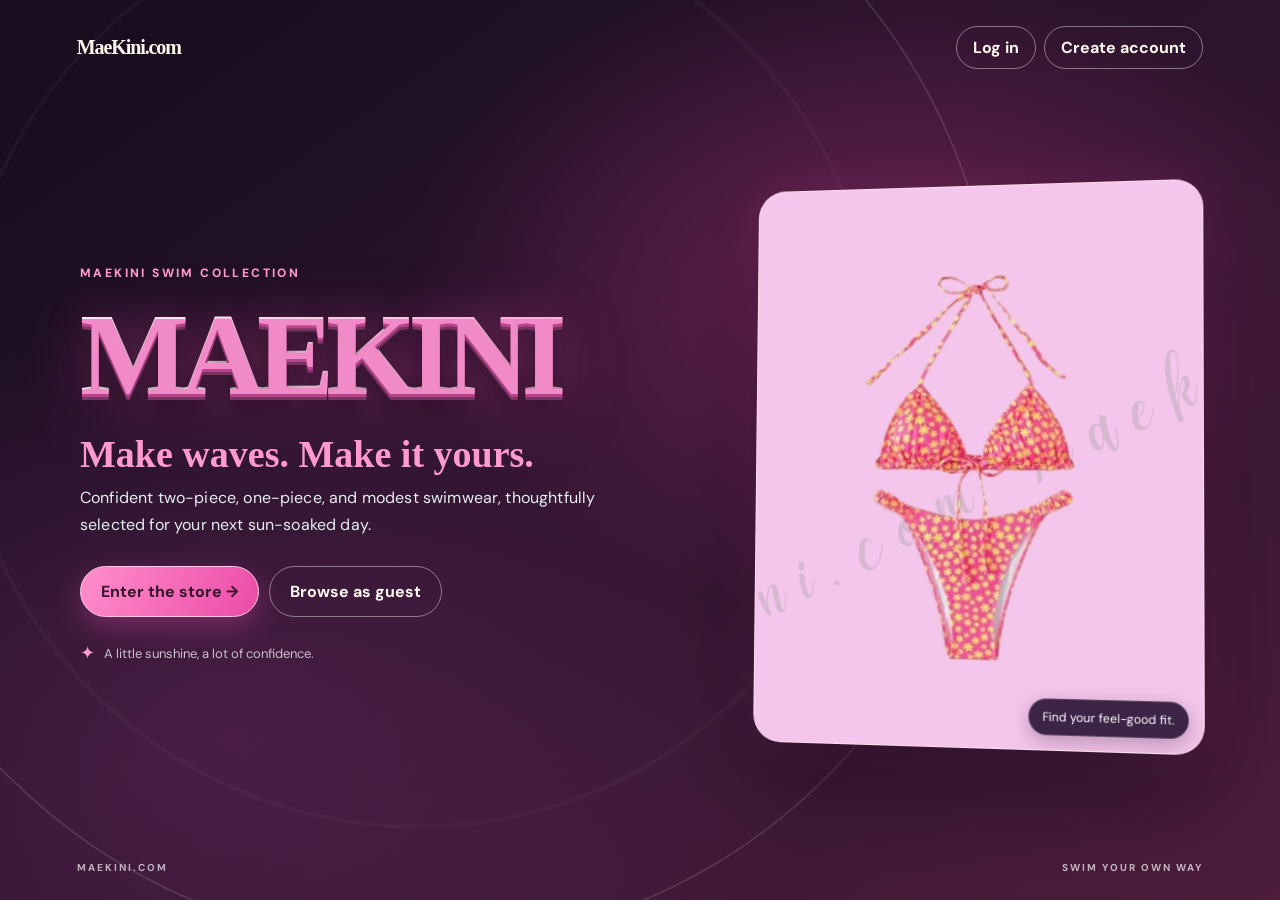
==== commit d408025c: "Preserve Unicode in responsive MaeKini redesign Co-authored-by: Copilot <223556219+Copilot@users.nor" ====
--- a/index.html
+++ b/index.html
@@ -31,11 +31,11 @@
                 <p class="intro-tagline">Make waves. Make it yours.</p>
                 <p class="intro-caption">Confident two-piece, one-piece, and modest swimwear, thoughtfully selected for your next sun-soaked day.</p>
                 <div class="intro-actions">
-                    <button id="enterStore" type="button">Enter the store <span aria-hidden="true">?</span></button>
+                    <button id="enterStore" type="button">Enter the store <span aria-hidden="true">→</span></button>
                     <button id="introGuest" class="intro-link" type="button">Browse as guest</button>
                 </div>
                 <div class="intro-note">
-                    <span aria-hidden="true">?</span>
+                    <span aria-hidden="true">✦</span>
                     <span>A little sunshine, a lot of confidence.</span>
                 </div>
             </div>
@@ -55,18 +55,18 @@
                 <div class="auth-visual-copy">
                     <span class="auth-kicker">A LITTLE SUN. A LOT OF YOU.</span>
                     <h2>Find your<br><em>feel-good</em> fit.</h2>
-                    <p>Your saved styles, thoughtful order updates, and sunny-day favorites ? all in one place.</p>
+                    <p>Your saved styles, thoughtful order updates, and sunny-day favorites — all in one place.</p>
                 </div>
                 <div class="auth-perks">
-                    <span><b>?</b> Save the pieces you love</span>
-                    <span><b>?</b> Keep up with every order</span>
-                    <span><b>?</b> Shop in your own way</span>
+                    <span><b>✳</b> Save the pieces you love</span>
+                    <span><b>◌</b> Keep up with every order</span>
+                    <span><b>✦</b> Shop in your own way</span>
                 </div>
                 <span class="auth-orbit auth-orbit-one" aria-hidden="true"></span>
                 <span class="auth-orbit auth-orbit-two" aria-hidden="true"></span>
             </aside>
             <div class="authbox">
-            <button id="backToIntro" class="back-link" type="button">? Back to MaeKini.com</button>
+            <button id="backToIntro" class="back-link" type="button">← Back to MaeKini.com</button>
             <h1>Welcome to MaeKini</h1>
             <p>Sign in or create your account to keep your favorites close.</p>
 
@@ -90,7 +90,7 @@
 
             <p id="authMessage" class="auth-message hidden" role="alert" aria-live="polite"></p>
             <button id="guestBtn" class="light" type="button">Continue as Guest</button>
-            <p class="authNote">Your account is securely managed by MaeKini?s cloud sign-in.</p>
+            <p class="authNote">Your account is securely managed by MaeKini’s cloud sign-in.</p>
             </div>
         </div>
     </section>
@@ -105,8 +105,14 @@
             </div>
 
             <div class="headActions">
-                <button class="favorite-shortcut" data-view="favorites" aria-label="Open favorites">? <span>Saved</span> <b id="favCount">0</b></button>
-                <button class="cart-shortcut" data-view="cart" aria-label="Open shopping bag">? <span>Bag</span> <b id="cartCount">0</b></button>
+                <button class="favorite-shortcut" data-view="favorites" aria-label="Open favorites">
+                    <svg class="header-icon" viewBox="0 0 24 24" aria-hidden="true"><path d="M20.8 8.7c0 5.2-8.8 11-8.8 11s-8.8-5.8-8.8-11a4.7 4.7 0 0 1 8.8-2.1 4.7 4.7 0 0 1 8.8 2.1Z"/></svg>
+                    <span>Saved</span> <b id="favCount">0</b>
+                </button>
+                <button class="cart-shortcut" data-view="cart" aria-label="Open shopping bag">
+                    <svg class="header-icon" viewBox="0 0 24 24" aria-hidden="true"><path d="M5 8h14l-1 12H6L5 8Z"/><path d="M9 9V6a3 3 0 0 1 6 0v3"/></svg>
+                    <span>Bag</span> <b id="cartCount">0</b>
+                </button>
             </div>
         </header>
 
@@ -125,9 +131,9 @@
                 </div>
 
                 <div class="cats">
-                    <button data-cat="all">All swimwear<small>Explore every style</small><span aria-hidden="true">?</span></button>
-                    <button data-cat="sets">Two piece / one piece<small>Find your favorite fit</small><span aria-hidden="true">?</span></button>
-                    <button data-cat="modest">Modest<small>Feel-good coverage</small><span aria-hidden="true">?</span></button>
+                    <button data-cat="all">All swimwear<small>Explore every style</small><span aria-hidden="true">→</span></button>
+                    <button data-cat="sets">Two piece / one piece<small>Find your favorite fit</small><span aria-hidden="true">→</span></button>
+                    <button data-cat="modest">Modest<small>Feel-good coverage</small><span aria-hidden="true">→</span></button>
                 </div>
 
                 <h3>Featured Products</h3>
@@ -137,7 +143,7 @@
                     <article class="story-main">
                         <span>THE NAME, THE WOMEN, THE VIBE</span>
                         <h3>Why MaeKini?</h3>
-                        <p>Two names. One sun-soaked idea. <b>MaeKini</b> brings together the CEOs, <b>April Mae</b> and <b>Angilie Mae</b>?then adds a little <i>kini</i> for the swimwear we love.</p>
+                        <p>Two names. One sun-soaked idea. <b>MaeKini</b> brings together the CEOs, <b>April Mae</b> and <b>Angilie Mae</b>—then adds a little <i>kini</i> for the swimwear we love.</p>
                         <p>We believe your beach day should feel like <b>you</b>: bold, comfortable, beautifully covered, or ready to make a splash. Your style. Your rules. Your MaeKini moment.</p>
                     </article>
                     <article class="story-side">
@@ -154,24 +160,24 @@
                         <h3>Follow MaeKini.com</h3>
                     </div>
                     <div class="social-links">
-                        <a id="fb" href="#" target="_blank" rel="noopener noreferrer" aria-label="Facebook ? MaeKini.com">
+                        <a id="fb" href="#" target="_blank" rel="noopener noreferrer" aria-label="Facebook · MaeKini.com">
                             <svg viewBox="0 0 24 24" aria-hidden="true"><path d="M13.5 21v-8.2h2.8l.4-3.2h-3.2V7.5c0-.9.3-1.6 1.6-1.6h1.7V3.1c-.3 0-1.3-.1-2.5-.1-2.5 0-4.2 1.5-4.2 4.3v2.3H7.3v3.2h2.8V21h3.4Z"/></svg>
                             <span>Facebook</span>
                         </a>
-                        <a id="ig" href="#" target="_blank" rel="noopener noreferrer" aria-label="Instagram ? MaeKini.com">
+                        <a id="ig" href="#" target="_blank" rel="noopener noreferrer" aria-label="Instagram · MaeKini.com">
                             <svg viewBox="0 0 24 24" aria-hidden="true"><rect x="3.5" y="3.5" width="17" height="17" rx="5"/><circle cx="12" cy="12" r="4"/><circle class="icon-dot" cx="17.7" cy="6.7" r="1"/></svg>
                             <span>Instagram</span>
                         </a>
-                        <a id="li" href="#" target="_blank" rel="noopener noreferrer" aria-label="LinkedIn ? MaeKini.com">
+                        <a id="li" href="#" target="_blank" rel="noopener noreferrer" aria-label="LinkedIn · MaeKini.com">
                             <svg viewBox="0 0 24 24" aria-hidden="true"><path d="M5.2 8.6a1.8 1.8 0 1 0 0-3.6 1.8 1.8 0 0 0 0 3.6ZM3.7 10h3v10h-3V10Zm5 0h2.9v1.4h.1a3.2 3.2 0 0 1 2.9-1.6c3.1 0 3.7 2 3.7 4.6V20h-3v-5c0-1.2 0-2.7-1.7-2.7s-2 1.3-2 2.6V20h-3V10Z"/></svg>
                             <span>LinkedIn</span>
                         </a>
-                        <a id="tw" href="#" target="_blank" rel="noopener noreferrer" aria-label="X ? MaeKini.com">
+                        <a id="tw" href="#" target="_blank" rel="noopener noreferrer" aria-label="X · MaeKini.com">
                             <svg viewBox="0 0 24 24" aria-hidden="true"><path d="M18.8 3H22l-7 8 8.2 10h-6.4l-5-6.2L6.4 21H3.2l7.5-8.6L2.8 3h6.6l4.5 5.7L18.8 3Zm-1.1 16.2h1.8L8 4.7H6.1l11.6 14.5Z"/></svg>
                             <span>X</span>
                         </a>
                     </div>
-                    <p class="social-brand">MaeKini.com <span>? 2026</span></p>
+                    <p class="social-brand">MaeKini.com <span>© 2026</span></p>
                 </footer>
             </section>
 
@@ -202,11 +208,15 @@
                     </label>
                     <label class="collection-price"><span>Max price</span>
                         <input id="shopPrice" type="range" min="0" max="0" value="0" aria-label="Maximum product price">
-                        <output id="shopPriceValue" for="shopPrice">?0</output>
+                        <output id="shopPriceValue" for="shopPrice">PHP 0</output>
                     </label>
                     <div class="collection-layout" role="group" aria-label="Product layout">
-                        <button type="button" data-layout="grid" aria-label="Grid view" aria-pressed="true">?</button>
-                        <button type="button" data-layout="list" aria-label="List view" aria-pressed="false">?</button>
+                        <button type="button" data-layout="grid" aria-label="Grid view" aria-pressed="true">
+                            <svg viewBox="0 0 20 20" aria-hidden="true"><rect x="3" y="3" width="5" height="5" rx="1"/><rect x="12" y="3" width="5" height="5" rx="1"/><rect x="3" y="12" width="5" height="5" rx="1"/><rect x="12" y="12" width="5" height="5" rx="1"/></svg>
+                        </button>
+                        <button type="button" data-layout="list" aria-label="List view" aria-pressed="false">
+                            <svg viewBox="0 0 20 20" aria-hidden="true"><path d="M7 5h10M7 10h10M7 15h10"/><circle cx="3.5" cy="5" r=".7"/><circle cx="3.5" cy="10" r=".7"/><circle cx="3.5" cy="15" r=".7"/></svg>
+                        </button>
                     </div>
                 </div>
 
@@ -236,9 +246,9 @@
                     <div id="cartItems"></div>
                     <aside class="card">
                         <h3>Order Summary</h3>
-                        <p>Subtotal <b id="sub">?0</b></p>
-                        <p>Shipping <b id="ship">?0</b></p>
-                        <p>Total <b id="total">?0</b></p>
+                        <p>Subtotal <b id="sub">₱0</b></p>
+                        <p>Shipping <b id="ship">₱0</b></p>
+                        <p>Total <b id="total">₱0</b></p>
                         <button id="checkoutBtn">Proceed to Checkout</button>
                     </aside>
                 </div>
@@ -273,7 +283,7 @@
                     <aside class="card">
                         <h3>Order Summary</h3>
                         <div id="checkoutItems"></div>
-                        <p>Total <b id="checkoutTotal">?0</b></p>
+                        <p>Total <b id="checkoutTotal">₱0</b></p>
                     </aside>
                 </div>
             </section>
@@ -339,7 +349,7 @@
                 <aside class="account-support">
                     <div>
                         <h3>Here for your MaeKini moment</h3>
-                        <p>Track an order or send a return request to the store team. We?ll keep your request and its latest status with your order.</p>
+                        <p>Track an order or send a return request to the store team. We’ll keep your request and its latest status with your order.</p>
                     </div>
                     <button data-view="alerts" type="button">Get order help</button>
                 </aside>
@@ -349,11 +359,11 @@
         </main>
 
         <nav>
-            <button data-view="home" class="active">Home</button>
-            <button data-view="shop">Shop</button>
-            <button data-view="cart">Cart <b id="navCart">0</b></button>
-            <button data-view="alerts">Alerts</button>
-            <button data-view="me">Me</button>
+            <button data-view="home" class="active"><svg class="nav-icon" viewBox="0 0 24 24" aria-hidden="true"><path d="m3.5 10 8.5-7 8.5 7"/><path d="M5.5 9v11h13V9M9.5 20v-6h5v6"/></svg>Home</button>
+            <button data-view="shop"><svg class="nav-icon" viewBox="0 0 24 24" aria-hidden="true"><path d="M4 9h16l-1 11H5L4 9Z"/><path d="m7 9 2-5h6l2 5M9 13h6"/></svg>Shop</button>
+            <button data-view="cart"><svg class="nav-icon" viewBox="0 0 24 24" aria-hidden="true"><path d="M3 4h2l2.3 12h11.5L21 8H6"/><circle cx="9" cy="20" r="1"/><circle cx="18" cy="20" r="1"/></svg>Cart <b id="navCart">0</b></button>
+            <button data-view="alerts"><svg class="nav-icon" viewBox="0 0 24 24" aria-hidden="true"><path d="M18 9a6 6 0 0 0-12 0c0 7-3 7-3 9h18c0-2-3-2-3-9ZM10 21h4"/></svg>Alerts</button>
+            <button data-view="me"><svg class="nav-icon" viewBox="0 0 24 24" aria-hidden="true"><circle cx="12" cy="8" r="4"/><path d="M4.5 21a7.5 7.5 0 0 1 15 0"/></svg>Me</button>
         </nav>
     </div>
 
@@ -367,7 +377,7 @@
 
     <section id="productModal" class="product-modal hidden" role="dialog" aria-modal="true" aria-hidden="true" aria-labelledby="productModalTitle" tabindex="-1">
         <div class="product-dialog">
-            <button id="closeProduct" class="modal-close" type="button" aria-label="Close product details">?</button>
+            <button id="closeProduct" class="modal-close" type="button" aria-label="Close product details">×</button>
             <div class="product-detail-image">
                 <img id="productModalImage" src="" alt="">
                 <span class="zoom-hint">Click photo to zoom</span>
--- a/maekini-refresh.css
+++ b/maekini-refresh.css
@@ -329,6 +329,45 @@
     background: linear-gradient(135deg, #ef69b1, #d7358d);
     box-shadow: 0 5px 12px rgba(206, 39, 124, .2);
     color: #fff;
+}
+
+.collection-layout button svg {
+    display: block;
+    width: 18px;
+    height: 18px;
+    fill: none;
+    stroke: currentColor;
+    stroke-linecap: round;
+    stroke-linejoin: round;
+    stroke-width: 1.6;
+}
+
+.headActions .header-icon {
+    display: block;
+    width: 17px;
+    height: 17px;
+    fill: none;
+    stroke: currentColor;
+    stroke-linecap: round;
+    stroke-linejoin: round;
+    stroke-width: 1.7;
+}
+
+.headActions button {
+    display: inline-flex;
+    align-items: center;
+    gap: 5px;
+}
+
+.nav-icon {
+    display: block;
+    width: 18px;
+    height: 18px;
+    fill: none;
+    stroke: currentColor;
+    stroke-linecap: round;
+    stroke-linejoin: round;
+    stroke-width: 1.7;
 }
 
 #shopGrid {
@@ -536,16 +575,9 @@
 }
 
 nav button::before {
-    color: #f6a4d0;
-    font-size: 17px;
-    line-height: 1;
-}
-
-nav button[data-view="home"]::before { content: "?"; }
-nav button[data-view="shop"]::before { content: "?"; }
-nav button[data-view="cart"]::before { content: "?"; }
-nav button[data-view="alerts"]::before { content: "?"; }
-nav button[data-view="me"]::before { content: "?"; }
+    display: none;
+    content: none;
+}
 
 nav button:hover,
 nav button.active {
@@ -555,7 +587,7 @@
     color: #fff;
 }
 
-nav button.active::before {
+nav button.active .nav-icon {
     color: #ff9bd0;
     filter: drop-shadow(0 0 8px rgba(255, 101, 182, .65));
 }
@@ -685,11 +717,13 @@
 
     .collection-price {
         grid-column: 1 / -1;
+        grid-row: 2;
     }
 
     .collection-layout {
-        grid-column: 2;
-        grid-row: 2;
+        grid-column: 1 / -1;
+        grid-row: 3;
+        justify-self: end;
     }
 
     #shopGrid.list-layout .product {
@@ -1224,8 +1258,19 @@
     box-shadow: 0 0 0 4px rgba(224, 105, 173, .1);
 }
 
-.ownerSectionSearch span {
-    font-size: 18px;
+.ownerSectionSearch svg {
+    display: block;
+    width: 17px;
+    height: 17px;
+    flex: 0 0 auto;
+    fill: none;
+    stroke: currentColor;
+    stroke-linecap: round;
+    stroke-width: 1.8;
+}
+
+.collection-price output {
+    min-width: 72px;
 }
 
 .ownerSectionSearch input {
